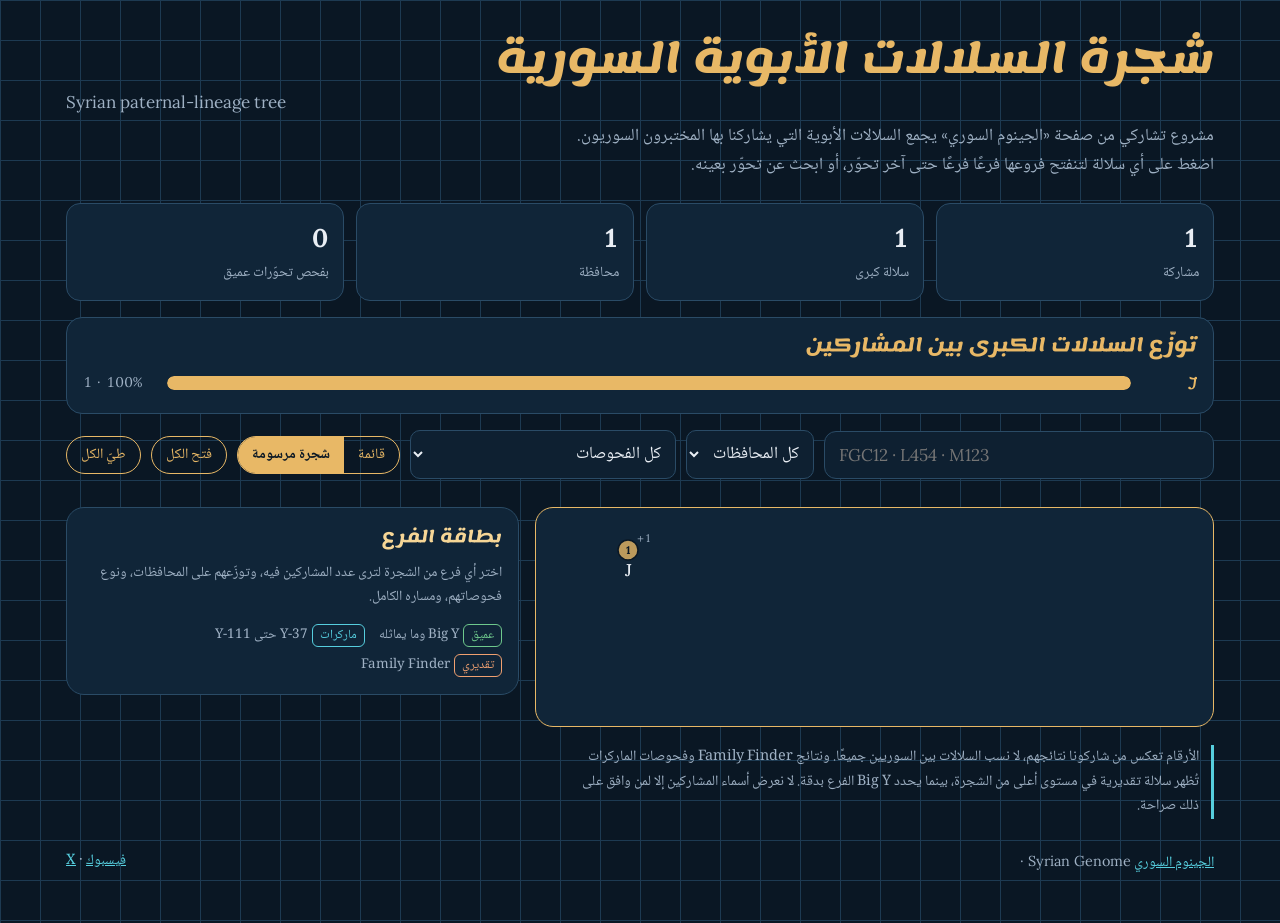
==== tree (1).html @ 49762798 "Add files via upload" ====
<!doctype html>
<html lang="ar" dir="rtl">
<head>
<meta charset="utf-8">
<meta name="viewport" content="width=device-width,initial-scale=1,viewport-fit=cover">
<title>شجرة السلالات الأبوية السورية | الجينوم السوري</title>
<meta name="description" content="شجرة تفاعلية تجمع السلالات الأبوية (Y-DNA) التي يشاركها المختبرون السوريون: ابحث عن أي تحوّر، وتصفّح الفروع حسب المحافظة ونوع الفحص.">
<link rel="canonical" href="https://syriangenome.com/tree.html">
<meta property="og:type" content="website">
<meta property="og:site_name" content="الجينوم السوري | Syrian Genome">
<meta property="og:title" content="شجرة السلالات الأبوية السورية | الجينوم السوري">
<meta property="og:description" content="شجرة تفاعلية تجمع السلالات الأبوية (Y-DNA) التي يشاركها المختبرون السوريون: ابحث عن أي تحوّر، وتصفّح الفروع حسب المحافظة ونوع الفحص.">
<meta property="og:url" content="https://syriangenome.com/tree.html">
<meta property="og:image" content="https://syriangenome.com/og.png">
<meta property="og:locale" content="ar_AR">
<meta name="twitter:card" content="summary_large_image">
<meta name="twitter:site" content="@SyrianGenome">
<style>html,body{margin:0}img{max-width:100%}[hidden]{display:none!important}</style>

<link rel="preconnect" href="https://fonts.googleapis.com">
<link rel="preconnect" href="https://fonts.gstatic.com" crossorigin>
<link rel="stylesheet" href="https://fonts.googleapis.com/css2?family=Lemonada:wght@600;700&family=Noto+Naskh+Arabic:wght@400;600;700&family=Lora:wght@400;500;600&display=swap">
<style id="st">
/* Layout: dark lab-notebook page; tree on one side, branch "specimen card" on the other; each major haplogroup keeps one colour everywhere */
:root{
  --bg:#0a1724; --bg2:#0e2031; --panel:#102538; --line:#1d3a52; --line2:#2a4b66;
  --fg:#e9eef4; --muted:#9fb1c4; --gold:#e8b866; --gold2:#f6d696; --teal:#56cede; --rose:#e278aa; --green:#6ec88c; --violet:#a99cf0; --amber:#f0a070;
  --display:"Lemonada","Noto Naskh Arabic",serif;
  --body:"Noto Naskh Arabic","Amiri","Times New Roman",serif;
  --latin:"Lora",Georgia,serif;
  color-scheme:dark;
}
*{box-sizing:border-box}
body{background:var(--bg);color:var(--fg);font-family:var(--body);font-size:17px;line-height:1.7;margin:0;
  background-image:linear-gradient(var(--line) 1px,transparent 1px),linear-gradient(90deg,var(--line) 1px,transparent 1px);background-size:40px 40px}
.wrap{max-width:1180px;margin:0 auto;padding-left:max(16px,env(safe-area-inset-left,0px));padding-right:max(16px,env(safe-area-inset-right,0px));padding-block:28px 48px}
h1,h2,h3{font-family:var(--display);line-height:1.5;margin:0;text-wrap:balance}
h1{color:var(--gold);font-size:clamp(1.6rem,4.6vw,2.5rem)}
h2{color:var(--gold);font-size:1.12rem}
h3{color:var(--gold2);font-size:1rem}
.en{font-family:var(--latin);direction:ltr;unicode-bidi:isolate;color:var(--muted)}
.lead{color:var(--muted);max-width:64ch;margin:6px 0 0}
button{font:inherit;cursor:pointer}
:focus-visible{outline:2px solid var(--gold);outline-offset:2px}
.stats{display:grid;grid-template-columns:repeat(4,minmax(0,1fr));gap:12px;margin:22px 0 16px}
.stat{background:var(--panel);border:1px solid var(--line2);border-radius:14px;padding:12px 14px}
.stat b{display:block;font-family:var(--latin);font-size:1.6rem;font-variant-numeric:tabular-nums}
.stat span{color:var(--muted);font-size:.88rem}
.dist{background:var(--panel);border:1px solid var(--line2);border-radius:16px;padding:14px 16px;margin-bottom:16px}
.dist h2{margin-bottom:8px}
.bars{display:flex;flex-direction:column;gap:6px}
.bar{display:grid;grid-template-columns:56px 1fr 74px;align-items:center;gap:10px;background:none;border:0;color:inherit;padding:2px 0;text-align:start}
.bar .l{font-family:var(--display);font-size:1.05rem}
.bar .t{height:14px;border-radius:7px;background:var(--bg2);overflow:hidden}
.bar .t i{display:block;height:100%;border-radius:7px}
.bar .v{font-family:var(--latin);font-variant-numeric:tabular-nums;color:var(--muted);font-size:.88rem;direction:ltr;text-align:left}
.bar:hover .l{text-decoration:underline}
.controls{display:flex;flex-wrap:wrap;gap:10px;align-items:center;margin-bottom:8px}
.controls input[type=search]{flex:1 1 220px;min-width:0;font:inherit;font-family:var(--latin);direction:ltr;text-align:left;background:var(--bg2);color:var(--fg);border:1.5px solid var(--line2);border-radius:12px;padding:9px 14px}
select,textarea,input[type=text]{font:inherit;background:var(--bg2);color:var(--fg);border:1.5px solid var(--line2);border-radius:10px;padding:8px 10px;min-width:0}
.seg{display:inline-flex;border:1.5px solid var(--gold);border-radius:999px;overflow:hidden}
.seg button{background:none;border:0;color:var(--gold);padding:6px 14px;font-size:.9rem}
.seg button[aria-pressed="true"]{background:var(--gold);color:var(--bg);font-weight:700}
.btn{background:transparent;color:var(--gold);border:1.5px solid var(--gold);border-radius:999px;padding:6px 14px;font-size:.9rem}
.btn.solid{background:var(--gold);color:var(--bg);font-weight:700}
.btn:disabled{opacity:.5;cursor:default}
.hint{color:var(--muted);font-size:.88rem;min-height:1.4em}
.main{display:grid;grid-template-columns:minmax(0,1.5fr) minmax(0,1fr);gap:16px;align-items:start}
@media (max-width:880px){.main{grid-template-columns:1fr}}
.tree{background:var(--panel);border:1.5px solid var(--gold);border-radius:18px;padding:12px 8px;overflow-x:auto;min-height:220px}
.tree ul{list-style:none;margin:0;padding:0}
.tree ul ul{padding-inline-start:20px;border-inline-start:1px dashed var(--line2);margin-inline-start:12px}
.node{display:flex;flex-wrap:wrap;align-items:center;gap:4px 8px;padding:5px 6px;border-radius:10px;cursor:pointer}
.node:hover{background:var(--bg2)}
.node.sel{background:color-mix(in srgb,var(--c,var(--gold)) 16%,transparent);box-shadow:inset 0 0 0 1.5px var(--c,var(--gold))}
.node.hit .name{background:color-mix(in srgb,var(--gold) 35%,transparent);border-radius:6px;padding:0 4px}
.tog{width:24px;height:24px;flex:none;border-radius:50%;border:1.5px solid var(--line2);background:var(--bg2);color:var(--muted);display:grid;place-items:center;font-family:var(--latin);font-size:.85rem;line-height:1;padding:0}
.tog.leaf{visibility:hidden}
.name{font-family:var(--latin);direction:ltr;unicode-bidi:isolate;font-weight:600;color:var(--c,var(--gold2))}
.name.top{font-family:var(--display);font-size:1.25rem}
.skip{font-family:var(--latin);direction:ltr;unicode-bidi:isolate;color:var(--muted);font-size:.8rem}
.count{font-family:var(--latin);font-variant-numeric:tabular-nums;background:color-mix(in srgb,var(--teal) 18%,transparent);color:var(--teal);border-radius:999px;padding:0 9px;font-size:.84rem}
.age{color:var(--green);font-size:.84rem}
.dot{width:8px;height:8px;border-radius:50%;display:inline-block}
.svgwrap{overflow:auto;max-height:720px;direction:ltr}
.svgwrap svg{display:block;direction:ltr}
.svgwrap text{font-family:var(--latin)}
.card{background:var(--panel);border:1.5px solid var(--c,var(--line2));border-radius:18px;padding:16px;position:sticky;top:12px}
.card .crumbs{display:flex;flex-wrap:wrap;gap:4px;direction:ltr;margin:8px 0 12px}
.card .crumbs button{font-family:var(--latin);font-size:.78rem;background:var(--bg2);border:1px solid var(--line2);color:var(--muted);border-radius:999px;padding:0 8px}
.card .big{display:flex;gap:16px;flex-wrap:wrap;margin:6px 0 12px}
.card .big div b{display:block;font-family:var(--latin);font-size:1.5rem;font-variant-numeric:tabular-nums}
.card .big div span{color:var(--muted);font-size:.85rem}
.mini{display:flex;flex-direction:column;gap:5px;margin:6px 0 14px}
.mini .r{display:grid;grid-template-columns:92px 1fr 30px;gap:8px;align-items:center;font-size:.86rem}
.mini .r .t{height:9px;border-radius:5px;background:var(--bg2);overflow:hidden}
.mini .r .t i{display:block;height:100%;background:var(--teal);border-radius:5px}
.mini .r b{font-family:var(--latin);font-weight:500;color:var(--muted);text-align:left}
.tag{display:inline-block;font-size:.78rem;border-radius:6px;padding:0 7px;margin-inline-end:4px;border:1px solid}
.tag.deep{color:var(--green);border-color:var(--green)}
.tag.str{color:var(--teal);border-color:var(--teal)}
.tag.ff{color:var(--amber);border-color:var(--amber)}
.tag.other{color:var(--muted);border-color:var(--muted)}
.names{color:var(--rose);font-size:.9rem}
.empty{text-align:center;padding:36px 16px;color:var(--muted)}
.empty b{display:block;color:var(--gold2);font-size:1.1rem;margin-bottom:6px}
.legend{display:flex;flex-wrap:wrap;gap:6px 14px;font-size:.84rem;color:var(--muted);margin-top:10px}
.note{margin-top:18px;color:var(--muted);font-size:.9rem;border-inline-start:3px solid var(--teal);padding-inline-start:12px;max-width:80ch}
.admin{margin-top:28px;background:var(--bg2);border:1.5px dashed var(--gold);border-radius:18px;padding:18px}
.admin h2{margin-bottom:6px}
.grid{display:grid;grid-template-columns:repeat(2,minmax(0,1fr));gap:12px}
@media (max-width:640px){.grid{grid-template-columns:1fr}.stats{grid-template-columns:repeat(2,minmax(0,1fr))}.stat b{font-size:1.3rem}}
label{display:flex;flex-direction:column;gap:4px;font-size:.9rem;color:var(--muted)}
textarea{font-family:var(--latin);direction:ltr;min-height:84px}
.check{flex-direction:row;align-items:center;gap:8px}
.rows{margin-top:14px;display:flex;flex-direction:column;gap:6px;max-height:340px;overflow:auto}
.row{display:grid;grid-template-columns:minmax(0,1fr) auto;gap:6px 10px;align-items:center;background:var(--panel);border-radius:10px;padding:8px 10px;font-size:.86rem}
.row .p{font-family:var(--latin);direction:ltr;unicode-bidi:isolate;overflow-wrap:anywhere;min-width:0}
.row .acts{display:flex;gap:6px}
.mini-btn{background:none;border:1px solid var(--muted);color:var(--muted);border-radius:8px;padding:1px 9px;font-size:.8rem}
.mini-btn.del{border-color:var(--rose);color:var(--rose)}
.pending{color:var(--gold2);font-size:.9rem}
footer{margin-top:30px;display:flex;flex-wrap:wrap;gap:10px;justify-content:space-between;color:var(--muted);font-size:.9rem}
footer a{color:var(--teal)}
</style>
</head>
<body>
<div id="app" dir="rtl" lang="ar"></div>
<script type="application/json" id="data">{"entries": [{"id": "mwkcabtn90ws", "path": ["J-M172", "J-M410", "J-CTS7683", "J-L26", "J-PF5088", "J-PF5160", "J-L24", "J-Z393", "J-L25", "J-Z7700", "J-Z32167", "J-Z44894", "J-Z38363", "J-Y26741", "J-Z38370"], "region": "دمشق", "test": "Family Finder", "added": "2026-11-17", "updated": "2026-11-17"}], "ages": {}}</script>
<script id="main">
(function(){
const GOVS=["دمشق","ريف دمشق","حلب","حمص","حماة","اللاذقية","طرطوس","إدلب","الرقة","دير الزور","الحسكة","درعا","السويداء","القنيطرة","غير محدد"];
const TESTS=["Big Y","YSEQ","SNP Pack","Y-111","Y-67","Y-37","Family Finder","أخرى"];
const DEPTH={"Big Y":"deep","YSEQ":"deep","SNP Pack":"deep","Y-111":"str","Y-67":"str","Y-37":"str","Family Finder":"ff","فحص جسدي":"ff"};
const DEPTH_AR={deep:"فحص تحوّرات عميق",str:"فحص ماركرات (سلالة متوقعة)",ff:"Family Finder (سلالة تقديرية)",other:"أخرى"};
const COLORS={J:"var(--gold)",E:"var(--teal)",T:"var(--rose)",G:"var(--green)",R:"var(--violet)",I:"var(--amber)"};
const colorOf=l=>COLORS[l]||"var(--muted)";
const depthOf=t=>DEPTH[t]||"other";
let DATA;
try{DATA=JSON.parse(document.getElementById('data').textContent)}catch(e){DATA={entries:[],ages:{}}}
DATA.entries=DATA.entries||[];DATA.ages=DATA.ages||{};
let draft=JSON.parse(JSON.stringify(DATA));
let dirty=false,isAdmin=false,art=null,editId=null;
const ui={q:"",gov:"",depth:"",view:"draw",sel:""};
const open=new Set();
const app=document.getElementById('app');
const esc=s=>String(s).replace(/[&<>"']/g,c=>({"&":"&amp;","<":"&lt;",">":"&gt;",'"':"&quot;","'":"&#39;"}[c]));
const slug=s=>s.replace(/[^A-Za-z0-9-]/g,'-');

function parsePath(txt){
  let toks=txt.split(/\s*(?:>|→|›|»|,|\n|\|)\s*/).map(s=>s.replace(/\s+/g,'')).filter(Boolean);
  const i=toks.findIndex(t=>/^[A-Za-z][0-9a-z]*-/.test(t));
  if(i>0)toks=toks.slice(i);
  let pref=null;
  return toks.map(t=>{const m=t.match(/^([A-Za-z])[0-9a-z]*-(.+)$/);
    if(m){pref=m[1].toUpperCase();return pref+'-'+m[2].toUpperCase();}
    return pref?pref+'-'+t.toUpperCase():t.toUpperCase();});
}
function filtered(){return DATA.entries.filter(e=>(!ui.gov||e.region===ui.gov)&&(!ui.depth||depthOf(e.test)===ui.depth))}
function build(entries){
  const root={name:'',kids:new Map(),total:0,direct:0,regions:{},tests:{},names:[]};
  for(const e of entries){
    if(!e.path||!e.path.length)continue;
    const letter=(e.path[0].match(/^([A-Z])-/)||[0,e.path[0][0]])[1];
    const chain=[letter,...e.path];let n=root;
    for(let k=0;k<chain.length;k++){
      const key=chain[k];
      if(!n.kids.has(key))n.kids.set(key,{name:key,top:k===0,letter,kids:new Map(),total:0,direct:0,regions:{},tests:{},names:[],parent:n});
      n=n.kids.get(key);n.total++;
      n.regions[e.region]=(n.regions[e.region]||0)+1;
      const d=depthOf(e.test);n.tests[d]=(n.tests[d]||0)+1;
    }
    n.direct++;if(e.name&&!e.hideName)n.names.push(e.name);
  }
  return root;
}
const sorted=m=>[...m.values()].sort((a,b)=>b.total-a.total||a.name.localeCompare(b.name));
function pathKey(n){const p=[];while(n&&n.name){p.unshift(n.name);n=n.parent}return p.join('>')}
function ancestry(n){const p=[];while(n&&n.name){p.unshift(n);n=n.parent}return p}
/* fold a run of single-child steps into one row */
function chainOf(n){return [n]}
function matches(n,q){if(!q)return false;const s=n.name.toUpperCase();return s.includes(q)||s.replace(/^[A-Z]-/,'').includes(q.replace(/^[A-Z]-/,''))}
function findAll(root,pred){const out=[];(function w(n){for(const c of n.kids.values()){if(pred(c))out.push(c);w(c)}})(root);return out}

function rowHTML(n){
  const chain=chainOf(n),last=chain[chain.length-1],key=pathKey(last),has=last.kids.size>0,isOpen=open.has(key);
  const hit=chain.some(c=>matches(c,ui.q));const sel=chain.some(c=>pathKey(c)===ui.sel);
  const label=chain.length>2?`${esc(chain[0].name)} <span class="skip">› ${chain.length-2} ›</span> ${esc(last.name)}`:chain.map(c=>esc(c.name)).join(' <span class="skip">›</span> ');
  const age=DATA.ages[last.name]?`<span class="age">${esc(DATA.ages[last.name])}</span>`:'';
  let h=`<li><div class="node${hit?' hit':''}${sel?' sel':''}" style="--c:${colorOf(n.letter)}" data-k="${esc(key)}" role="button" tabindex="0">`+
    `<button type="button" class="tog${has?'':' leaf'}" aria-label="${isOpen?'طيّ':'توسيع'}" aria-expanded="${isOpen}" data-t="${esc(key)}">${isOpen?'−':'+'}</button>`+
    `<span class="name${n.top?' top':''}">${label}</span><span class="count">${last.total}</span>${age}</div>`;
  if(has&&isOpen)h+=`<ul>${sorted(last.kids).map(rowHTML).join('')}</ul>`;
  return h+'</li>';
}

function svgHTML(root){
  /* top-down family-tree layout: root at the top, each opened branch drops one row */
  const rows=[];let leaves=0,maxD=0;const dx=128,dy=78;
  function lay(n,d){
    const chain=chainOf(n),last=chain[chain.length-1];maxD=Math.max(maxD,d);
    const kids=open.has(pathKey(last))?sorted(last.kids):[];const node={n,last,chain,d,kids:[]};
    if(!kids.length){node.x=leaves++*dx}else{kids.forEach(k=>node.kids.push(lay(k,d+1)));node.x=(node.kids[0].x+node.kids[node.kids.length-1].x)/2}
    rows.push(node);return node;
  }
  sorted(root.kids).forEach(k=>lay(k,0));
  const W=Math.max(leaves*dx,dx)+40,H=(maxD+1)*dy+40,ox=20+dx/2,oy=30;let s='';
  for(const r of rows){for(const k of r.kids){const x1=r.x+ox,y1=r.d*dy+oy+34,x2=k.x+ox,y2=k.d*dy+oy-16,ym=y2-10;
    s+=`<path d="M${x1} ${y1} V${ym} H${x2} V${y2}" fill="none" stroke="${colorOf(r.n.letter)}" stroke-opacity=".6" stroke-width="2"/>`}}
  for(const r of rows){const x=r.x+ox,y=r.d*dy+oy,rad=Math.min(15,8+Math.sqrt(r.last.total)*2),key=pathKey(r.last),sel=key===ui.sel,hit=matches(r.last,ui.q);
    const closed=r.last.kids.size&&!open.has(key);
    s+=`<g data-k="${esc(key)}" data-g="1" style="cursor:pointer"><circle cx="${x}" cy="${y}" r="${rad}" fill="${colorOf(r.n.letter)}" fill-opacity="${sel?1:.8}" stroke="${sel?'#f6d696':'#0a1724'}" stroke-width="${sel?3:1.5}"/>`+
      `<text x="${x}" y="${y+4}" font-size="11" text-anchor="middle" fill="#0a1724" font-weight="700">${r.last.total}</text>`+
      `<text x="${x}" y="${y+rad+16}" font-size="${r.n.top?17:12.5}" text-anchor="middle" fill="${hit?'#f6d696':'#e9eef4'}" font-weight="${hit||sel?700:500}">${esc(r.last.name)}</text>`+
      (closed?`<text x="${x+rad+4}" y="${y-rad+2}" font-size="11" text-anchor="middle" fill="#9fb1c4">＋${r.last.kids.size}</text>`:'')+`</g>`}
  return `<div class="svgwrap"><svg width="${W}" height="${H}" viewBox="0 0 ${W} ${H}" role="img" aria-label="رسم شجرة السلالات">${s}</svg></div>`;
}

function cardHTML(root){
  let node=null;
  if(ui.sel){const parts=ui.sel.split('>');let n=root;for(const p of parts){n=n&&n.kids.get(p)}node=n||null}
  if(!node){return `<aside class="card"><h3>بطاقة الفرع</h3><p class="hint">اختر أي فرع من الشجرة لترى عدد المشاركين فيه، وتوزّعهم على المحافظات، ونوع فحوصاتهم، ومساره الكامل.</p>
    <div class="legend"><span><span class="tag deep">عميق</span>Big Y وما يماثله</span><span><span class="tag str">ماركرات</span>Y-37 حتى Y-111</span><span><span class="tag ff">تقديري</span>Family Finder</span></div></aside>`}
  const anc=ancestry(node),letter=anc[0].name;
  const regs=Object.entries(node.regions).sort((a,b)=>b[1]-a[1]),max=regs.length?regs[0][1]:1;
  const tests=Object.entries(node.tests).sort((a,b)=>b[1]-a[1]);
  return `<aside class="card" style="--c:${colorOf(letter)}">
    <h3 class="name" style="font-size:1.35rem">${esc(node.name)}</h3>
    <div class="crumbs">${anc.map(a=>`<button type="button" data-k="${esc(pathKey(a))}">${esc(a.name)}</button>`).join('')}</div>
    <div class="big"><div><b>${node.total}</b><span>مشاركًا في الفرع وما تحته</span></div><div><b>${node.direct}</b><span>آخر تحوّرهم هنا</span></div>${DATA.ages[node.name]?`<div><b class="age" style="font-size:1rem">${esc(DATA.ages[node.name])}</b><span>عمر الفرع</span></div>`:''}</div>
    <h3>المحافظات</h3><div class="mini">${regs.map(([r,c])=>`<div class="r"><span>${esc(r)}</span><span class="t"><i style="width:${c/max*100}%"></i></span><b>${c}</b></div>`).join('')}</div>
    <h3>نوع الفحص</h3><div style="margin:6px 0 12px">${tests.map(([d,c])=>`<span class="tag ${d}">${DEPTH_AR[d]} · ${c}</span>`).join(' ')}</div>
    ${node.names.length?`<h3>مشاركون بأسمائهم</h3><p class="names">${node.names.map(esc).join('، ')}</p>`:''}
    <p class="hint">لمشاركة هذا الفرع أضف إلى آخر رابط الصفحة: <span class="en">#n-${esc(slug(node.name))}</span></p>
  </aside>`;
}

function render(){
  const all=build(DATA.entries),root=build(filtered());
  const regions=new Set(DATA.entries.map(e=>e.region).filter(r=>r&&r!=='غير محدد'));
  const deep=DATA.entries.filter(e=>depthOf(e.test)==='deep').length;
  let hint='';
  if(ui.q){const hits=findAll(root,n=>matches(n,ui.q));hits.forEach(h=>ancestry(h).slice(0,-1).forEach(a=>open.add(pathKey(a))));hint=hits.length?`عدد الفروع المطابقة: ${hits.length}`:'لا يوجد فرع مطابق بعد';}
  const tops=sorted(all.kids),tot=DATA.entries.length||1,maxTop=tops.length?tops[0].total:1;
  const bars=tops.map(t=>`<button type="button" class="bar" data-k="${esc(t.name)}"><span class="l" style="color:${colorOf(t.name)}">${esc(t.name)}</span><span class="t"><i style="width:${t.total/maxTop*100}%;background:${colorOf(t.name)}"></i></span><span class="v">${t.total} · ${Math.round(t.total/tot*100)}%</span></button>`).join('');
  const body=!DATA.entries.length?`<div class="empty"><b>الشجرة بانتظار أول المشاركات</b>شارك سلالتك الأبوية مع صفحة «الجينوم السوري» في التعليقات أو على الخاص، وسيظهر فرعك هنا.</div>`:
    !root.kids.size?`<div class="empty"><b>لا مشاركات تطابق هذا الاختيار</b>غيّر المحافظة أو نوع الفحص.</div>`:
    ui.view==='list'?`<ul>${sorted(root.kids).map(rowHTML).join('')}</ul>`:svgHTML(root);
  app.innerHTML=`<div class="wrap">
  <header><h1>شجرة السلالات الأبوية السورية</h1><div class="en">Syrian paternal-lineage tree</div>
  <p class="lead">مشروع تشاركي من صفحة «الجينوم السوري» يجمع السلالات الأبوية التي يشاركنا بها المختبرون السوريون. اضغط على أي سلالة لتنفتح فروعها فرعًا فرعًا حتى آخر تحوّر، أو ابحث عن تحوّر بعينه.</p></header>
  <div class="stats">
    <div class="stat"><b>${DATA.entries.length}</b><span>مشاركة</span></div>
    <div class="stat"><b>${all.kids.size}</b><span>سلالة كبرى</span></div>
    <div class="stat"><b>${regions.size}</b><span>محافظة</span></div>
    <div class="stat"><b>${deep}</b><span>بفحص تحوّرات عميق</span></div>
  </div>
  ${tops.length?`<section class="dist"><h2>توزّع السلالات الكبرى بين المشاركين</h2><div class="bars">${bars}</div></section>`:''}
  <div class="controls">
    <input id="q" type="search" placeholder="FGC12 · L454 · M123" value="${esc(ui.q)}" aria-label="ابحث عن تحوّر">
    <select id="gov" aria-label="المحافظة"><option value="">كل المحافظات</option>${GOVS.map(g=>`<option${ui.gov===g?' selected':''}>${g}</option>`).join('')}</select>
    <select id="dep" aria-label="نوع الفحص"><option value="">كل الفحوصات</option>${['deep','str','ff','other'].map(d=>`<option value="${d}"${ui.depth===d?' selected':''}>${DEPTH_AR[d]}</option>`).join('')}</select>
    <span class="seg" role="group" aria-label="طريقة العرض"><button type="button" data-v="list" aria-pressed="${ui.view==='list'}">قائمة</button><button type="button" data-v="draw" aria-pressed="${ui.view==='draw'}">شجرة مرسومة</button></span>
    <button type="button" class="btn" id="all">فتح الكل</button><button type="button" class="btn" id="none">طيّ الكل</button>
  </div>
  <div class="hint" aria-live="polite">${hint}</div>
  <div class="main"><div class="tree" id="tree">${body}</div>${cardHTML(root)}</div>
  <p class="note">الأرقام تعكس من شاركونا نتائجهم، لا نسب السلالات بين السوريين جميعًا. ونتائج Family Finder وفحوصات الماركرات تُظهر سلالة تقديرية في مستوى أعلى من الشجرة، بينما يحدد Big Y الفرع بدقة. لا نعرض أسماء المشاركين إلا لمن وافق على ذلك صراحة.</p>
  ${isAdmin?adminHTML():''}
  <footer><span><a href="index.html">الجينوم السوري</a> <span class="en">· Syrian Genome</span></span><span><a href="https://www.facebook.com/SyrianGenome" target="_blank" rel="noopener">فيسبوك</a> · <a href="https://x.com/SyrianGenome" target="_blank" rel="noopener">X</a></span></footer>
  </div>`;
  wire();
}

function select(key){ui.sel=key;const parts=key.split('>');for(let i=1;i<parts.length;i++)open.add(parts.slice(0,i).join('>'));
  try{history.replaceState(null,'','#n-'+slug(parts[parts.length-1]))}catch(e){}render();}

function adminHTML(){
  const ed=editId?draft.entries.find(x=>x.id===editId):null;
  const rows=draft.entries.slice().reverse().map(e=>`<div class="row"><span class="p">${esc(e.path.join(' > '))}</span><span class="acts"><button type="button" class="mini-btn" data-edit="${esc(e.id)}">تعديل</button>${e.name?`<button type="button" class="mini-btn" data-hide="${esc(e.id)}">${e.hideName?'إظهار الاسم':'إخفاء الاسم'}</button>`:''}<button type="button" class="mini-btn del" data-del="${esc(e.id)}">حذف</button></span><span>${esc(e.region)} · ${esc(e.test)}${e.name?` · ${esc(e.name)}${e.hideName?' (مخفي)':''}`:''}</span></div>`).join('');
  return `<section class="admin" aria-label="لوحة المشرف"><h2>لوحة المشرف</h2>
  <p class="hint">تظهر لك وحدك. أضف المشاركات ثم اضغط «حفظ ونشر» مرة واحدة.</p>
  <div class="grid">
    <label style="grid-column:1/-1">المسار الأبوي، أو آخر تحوّر فقط إذا كان فرعه موجودًا في الشجرة<textarea id="fPath" placeholder="J-M267 > J-P58 > J-FGC12">${ed?esc(ed.path.join(' > ')):''}</textarea></label>
    <label>المحافظة<select id="fGov">${GOVS.map(g=>`<option${ed&&ed.region===g?' selected':''}>${g}</option>`).join('')}</select></label>
    <label>نوع الفحص<select id="fTest">${TESTS.map(t=>`<option${ed&&ed.test===t?' selected':''}>${esc(t)}</option>`).join('')}</select></label>
    <label>الاسم (اختياري)<input type="text" id="fName" placeholder="يُعرض فقط بموافقة صاحبه" value="${ed&&ed.name?esc(ed.name):''}"></label>
    <label class="check"><input type="checkbox" id="fOk"${ed&&ed.name?' checked':''}> وافق صاحبه كتابيًا على عرض اسمه</label>
  </div>
  <div class="controls" style="margin-top:12px">${ed?'<span class="pending">تعديل مشاركة: غيّر الحقول ثم اضغط «تحديث»</span><button type="button" class="btn" id="add">تحديث المشاركة</button><button type="button" class="btn" id="cancel">إلغاء</button>':'<button type="button" class="btn" id="add">إضافة إلى المسودة</button>'}
  <button type="button" class="btn solid" id="save" ${dirty?'':'disabled'}>حفظ ونشر</button><span class="pending">${dirty?'تعديلات غير محفوظة':''}</span></div>
  <div class="grid" style="margin-top:14px">
    <label>عمر فرع (اسم التحوّر)<input type="text" id="aNode" placeholder="J-FGC12" dir="ltr"></label>
    <label>العمر كما يظهر<input type="text" id="aText" placeholder="نحو 3,300 سنة"></label>
  </div>
  <div class="controls" style="margin-top:8px"><button type="button" class="btn" id="addAge">إضافة العمر إلى المسودة</button></div>
  <p class="hint" id="aMsg"></p>
  <div class="rows">${rows||'<p class="hint">لا مشاركات بعد.</p>'}</div></section>`;
}

function commit(){DATA=JSON.parse(JSON.stringify(draft));dirty=true;render();}
function wire(){
  const q=document.getElementById('q');
  q.addEventListener('input',()=>{ui.q=q.value.trim().toUpperCase();const pos=q.selectionStart;render();const n=document.getElementById('q');n.focus();try{n.setSelectionRange(pos,pos)}catch(e){}
    const f=document.querySelector('.node.hit');if(f)f.scrollIntoView({block:'nearest'});});
  document.getElementById('gov').onchange=e=>{ui.gov=e.target.value;render();};
  document.getElementById('dep').onchange=e=>{ui.depth=e.target.value;render();};
  document.querySelectorAll('.seg button').forEach(b=>b.onclick=()=>{ui.view=b.dataset.v;render();});
  const all=document.getElementById('all');if(all)all.onclick=()=>{findAll(build(filtered()),()=>true).forEach(n=>open.add(pathKey(n)));render();};
  const none=document.getElementById('none');if(none)none.onclick=()=>{open.clear();render();};
  document.querySelectorAll('.tog').forEach(b=>b.onclick=ev=>{ev.stopPropagation();const k=b.dataset.t;open.has(k)?open.delete(k):open.add(k);render();});
  document.querySelectorAll('.node,[data-k]').forEach(el=>{if(el.classList.contains('tog'))return;
    el.addEventListener('click',()=>{const k=el.dataset.k;if(el.dataset.g||el.classList.contains('node')){if(open.has(k)&&ui.sel===k)open.delete(k);else open.add(k);}select(k);});
    if(el.classList.contains('node'))el.addEventListener('keydown',ev=>{if(ev.key==='Enter'||ev.key===' '){ev.preventDefault();select(el.dataset.k)}});});
  if(!isAdmin)return;
  const m=document.getElementById('aMsg');
  document.getElementById('add').onclick=()=>{
    let path=parsePath(document.getElementById('fPath').value);
    if(!path.length){m.textContent='اكتب المسار أولًا.';return;}
    /* auto-complete: if the first step is already on the tree, prepend its known ancestors */
    const known=findAll(build(draft.entries.filter(x=>x.id!==editId)),n=>n.name===path[0])[0];
    let filled=0;
    if(known){const pre=ancestry(known).slice(1,-1).map(n=>n.name);filled=pre.length;path=[...pre,...path];}
    else if(path.length===1){m.textContent='هذا التحوّر غير موجود في الشجرة بعد، فالصق مساره الكامل مرة واحدة، وبعدها يكفي اسمه.';return;}
    const nm=document.getElementById('fName').value.trim(),ok=document.getElementById('fOk').checked;
    if(nm&&!ok){m.textContent='لا يُضاف الاسم إلا بعد تأكيد موافقة صاحبه.';return;}
    const rec={path,region:document.getElementById('fGov').value,test:document.getElementById('fTest').value,name:nm||undefined};
    if(editId){const e=draft.entries.find(x=>x.id===editId);if(e){Object.assign(e,rec);e.updated=new Date().toISOString().slice(0,10);if(!nm)delete e.hideName;}editId=null;}
    else draft.entries.push({id:Date.now().toString(36)+Math.random().toString(36).slice(2,6),...rec,added:new Date().toISOString().slice(0,10)});
    commit();
    if(filled){const mm=document.getElementById('aMsg');if(mm)mm.textContent=`أُكمل المسار تلقائيًا من الشجرة، وعدد التحوّرات المضافة: ${filled}.`;}
  };
  document.getElementById('addAge').onclick=()=>{
    const n=parsePath(document.getElementById('aNode').value)[0],t=document.getElementById('aText').value.trim();
    if(!n||!t){m.textContent='اكتب اسم التحوّر والعمر.';return;}
    draft.ages[n]=t;commit();
  };
  const cancel=document.getElementById('cancel');if(cancel)cancel.onclick=()=>{editId=null;render();};
  document.querySelectorAll('[data-edit]').forEach(b=>b.onclick=()=>{editId=b.dataset.edit;render();const t=document.getElementById('fPath');if(t){t.scrollIntoView({block:'center'});t.focus();}});
  document.querySelectorAll('[data-del]').forEach(b=>b.onclick=()=>{draft.entries=draft.entries.filter(e=>e.id!==b.dataset.del);commit();});
  document.querySelectorAll('[data-hide]').forEach(b=>b.onclick=()=>{const e=draft.entries.find(x=>x.id===b.dataset.hide);if(e){e.hideName=!e.hideName;commit();}});
  document.getElementById('save').onclick=async()=>{
    const btn=document.getElementById('save');btn.disabled=true;btn.textContent='جارٍ النشر…';
    try{await art.publish(buildDoc(draft));}
    catch(e){const c=e&&e.code;btn.textContent='حفظ ونشر';btn.disabled=false;
      m.textContent=c==='conflict'?'نُشرت نسخة أحدث، وستُحدَّث الصفحة الآن.':(c==='not_writer'||c==='not_granted')?'هذه النسخة للقراءة فقط.':'تعذّر النشر الآن، حاول بعد قليل.';}
  };
}

function buildDoc(state){
  const head='<!doctype html><html><head><meta charset=utf8><meta name=viewport content="width=device-width,initial-scale=1,viewport-fit=cover"><style>:root{color-scheme:light;padding-top:env(safe-area-inset-top,0px);padding-bottom:env(safe-area-inset-bottom,0px)}body{margin:0;font:14px system-ui,sans-serif}img{max-width:100%}[hidden]{display:none!important}</style></head><body>';
  const links=[...document.querySelectorAll('link[href*="fonts.g"]')].map(l=>l.outerHTML).join('');
  const css=document.getElementById('st').textContent,js=document.getElementById('main').textContent;
  const json=JSON.stringify(state).replace(/</g,'\\u003c');
  return head+'<title>شجرة السلالات السورية</title><meta name="claude:viewport-fit-sides" content="cover">'+links+
    '<style id="st">'+css+'</style><div id="app" dir="rtl" lang="ar"></div><script type="application/json" id="data">'+json+'<\/script><script id="main">'+js+'<\/script></body></html>';
}

function fromHash(){const h=(location.hash||'').replace(/^#n-/,'');if(!h)return;
  const hit=findAll(build(DATA.entries),n=>slug(n.name)===h)[0];if(hit){ui.sel=pathKey(hit);ancestry(hit).slice(0,-1).forEach(a=>open.add(pathKey(a)));}}
fromHash();
window.addEventListener('hashchange',()=>{fromHash();render();});
render();
(async()=>{try{if(!window.claude||!claude.use)return;
  const [u,a]=await Promise.all([claude.use("user"),claude.use("artifact")]);
  if(!u||!a)return;if(await u.canEdit()){art=a;isAdmin=true;render();}}catch(e){}})();
})();
</script>

</body>
</html>
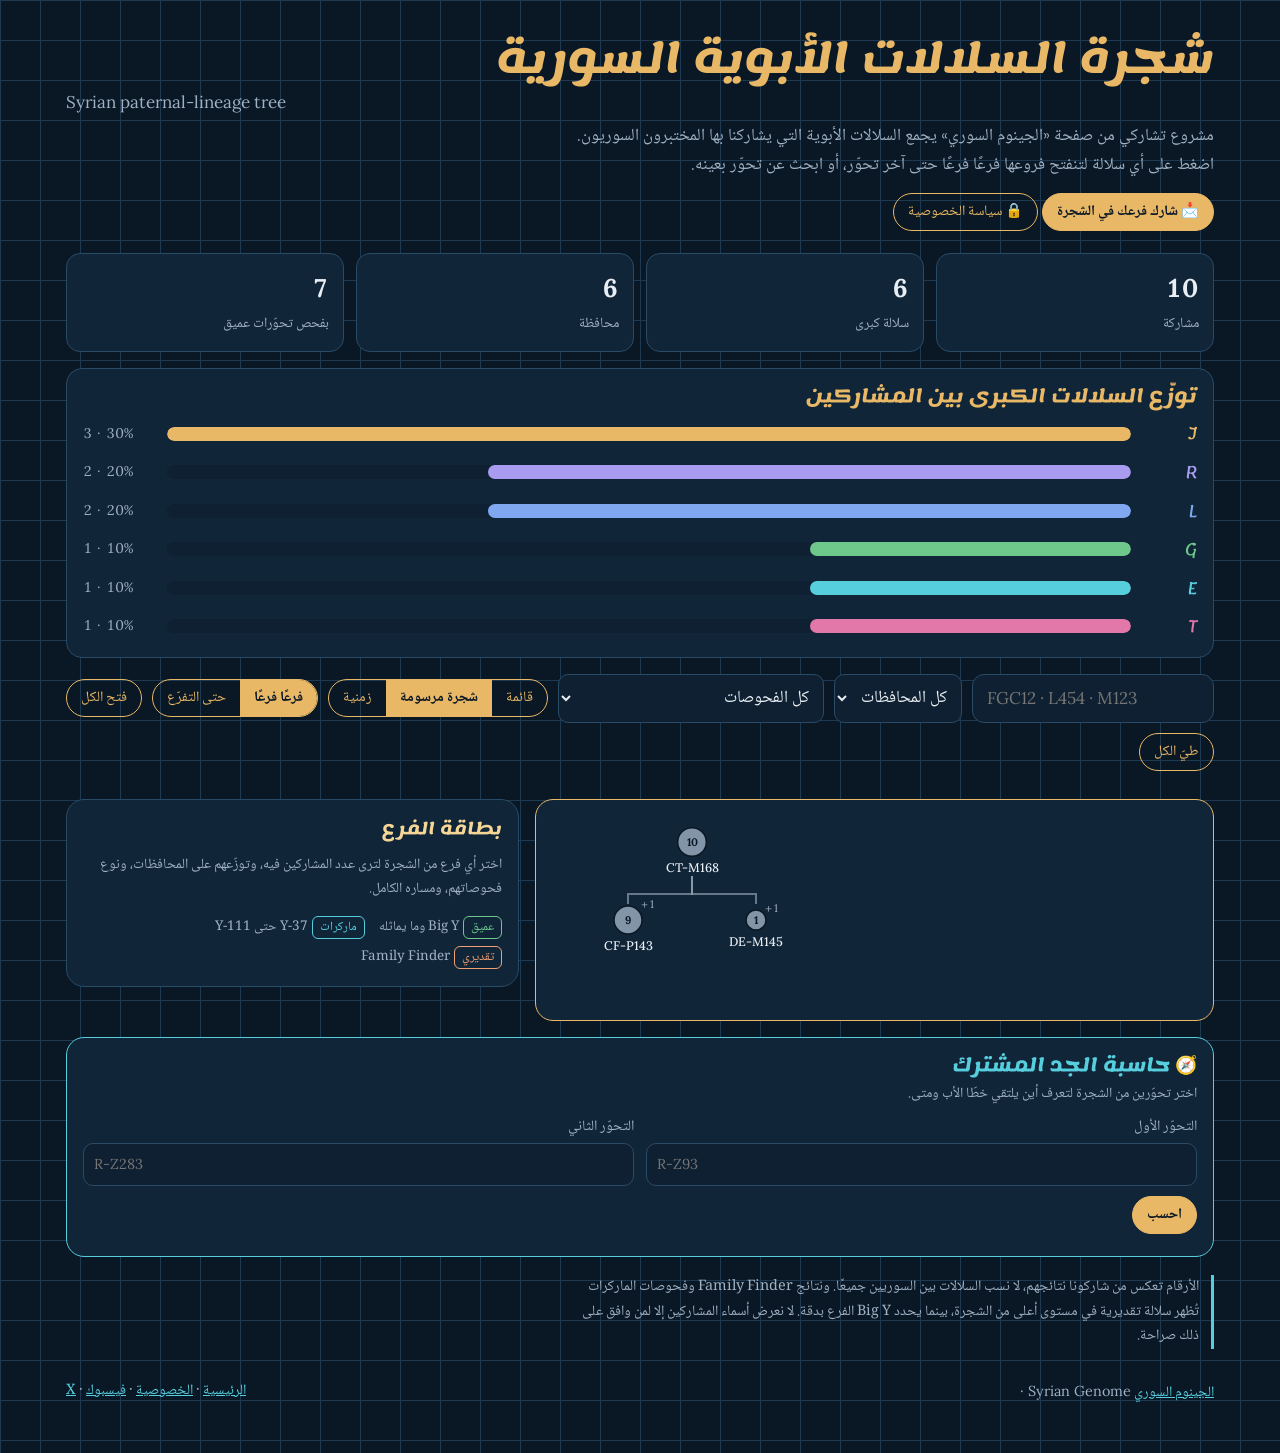
==== commit a8baef23: "Add files via upload" ====
--- a/tree (1).html
+++ b/tree (1).html
@@ -7,7 +7,7 @@
 <meta name="description" content="شجرة تفاعلية تجمع السلالات الأبوية (Y-DNA) التي يشاركها المختبرون السوريون: ابحث عن أي تحوّر، وتصفّح الفروع حسب المحافظة ونوع الفحص.">
 <link rel="canonical" href="https://syriangenome.com/tree.html">
 <meta property="og:type" content="website">
-<meta property="og:site_name" content="الجينوم السوري | Syrian Genome">
+<meta property="og:site_name" content="الجينوم السوري">
 <meta property="og:title" content="شجرة السلالات الأبوية السورية | الجينوم السوري">
 <meta property="og:description" content="شجرة تفاعلية تجمع السلالات الأبوية (Y-DNA) التي يشاركها المختبرون السوريون: ابحث عن أي تحوّر، وتصفّح الفروع حسب المحافظة ونوع الفحص.">
 <meta property="og:url" content="https://syriangenome.com/tree.html">
@@ -17,14 +17,12 @@
 <meta name="twitter:site" content="@SyrianGenome">
 <style>html,body{margin:0}img{max-width:100%}[hidden]{display:none!important}</style>
 
-<link rel="preconnect" href="https://fonts.googleapis.com">
-<link rel="preconnect" href="https://fonts.gstatic.com" crossorigin>
-<link rel="stylesheet" href="https://fonts.googleapis.com/css2?family=Lemonada:wght@600;700&family=Noto+Naskh+Arabic:wght@400;600;700&family=Lora:wght@400;500;600&display=swap">
+<link rel="stylesheet" href="fonts.css">
 <style id="st">
 /* Layout: dark lab-notebook page; tree on one side, branch "specimen card" on the other; each major haplogroup keeps one colour everywhere */
 :root{
   --bg:#0a1724; --bg2:#0e2031; --panel:#102538; --line:#1d3a52; --line2:#2a4b66;
-  --fg:#e9eef4; --muted:#9fb1c4; --gold:#e8b866; --gold2:#f6d696; --teal:#56cede; --rose:#e278aa; --green:#6ec88c; --violet:#a99cf0; --amber:#f0a070;
+  --fg:#e9eef4; --muted:#9fb1c4; --gold:#e8b866; --gold2:#f6d696; --teal:#56cede; --rose:#e278aa; --green:#6ec88c; --violet:#a99cf0; --amber:#f0a070; --sky:#7fa8f0;
   --display:"Lemonada","Noto Naskh Arabic",serif;
   --body:"Noto Naskh Arabic","Amiri","Times New Roman",serif;
   --latin:"Lora",Georgia,serif;
@@ -69,6 +67,7 @@
 @media (max-width:880px){.main{grid-template-columns:1fr}}
 .tree{background:var(--panel);border:1.5px solid var(--gold);border-radius:18px;padding:12px 8px;overflow-x:auto;min-height:220px}
 .tree ul{list-style:none;margin:0;padding:0}
+.tree>ul{width:max-content;min-width:100%}
 .tree ul ul{padding-inline-start:20px;border-inline-start:1px dashed var(--line2);margin-inline-start:12px}
 .node{display:flex;flex-wrap:wrap;align-items:center;gap:4px 8px;padding:5px 6px;border-radius:10px;cursor:pointer}
 .node:hover{background:var(--bg2)}
@@ -85,6 +84,14 @@
 .svgwrap{overflow:auto;max-height:720px;direction:ltr}
 .svgwrap svg{display:block;direction:ltr}
 .svgwrap text{font-family:var(--latin)}
+.svgwrap .ar{font-family:var(--body)}
+.calc{margin-top:16px;background:var(--panel);border:1.5px solid var(--teal);border-radius:18px;padding:14px 16px}
+.calc h2{color:var(--teal);margin-bottom:4px}
+.calc .grid input{font-family:var(--latin);direction:ltr;text-align:left}
+.calc .res{margin-top:10px;background:var(--bg2);border-radius:12px;padding:10px 12px;line-height:1.9}
+.calc .res b{color:var(--gold2)}
+.calc .res .en{color:var(--gold2);font-weight:600;white-space:nowrap}
+.tlnote{color:var(--muted);font-size:.84rem;margin:6px 4px 0}
 .card{background:var(--panel);border:1.5px solid var(--c,var(--line2));border-radius:18px;padding:16px;position:sticky;top:12px}
 .card .crumbs{display:flex;flex-wrap:wrap;gap:4px;direction:ltr;margin:8px 0 12px}
 .card .crumbs button{font-family:var(--latin);font-size:.78rem;background:var(--bg2);border:1px solid var(--line2);color:var(--muted);border-radius:999px;padding:0 8px}
@@ -99,9 +106,14 @@
 .tag{display:inline-block;font-size:.78rem;border-radius:6px;padding:0 7px;margin-inline-end:4px;border:1px solid}
 .tag.deep{color:var(--green);border-color:var(--green)}
 .tag.str{color:var(--teal);border-color:var(--teal)}
+.tag.top{color:var(--violet);border-color:var(--violet)}
 .tag.ff{color:var(--amber);border-color:var(--amber)}
 .tag.other{color:var(--muted);border-color:var(--muted)}
 .names{color:var(--rose);font-size:.9rem}
+.people{display:flex;flex-wrap:wrap;gap:5px 6px;padding:0 38px 6px 6px;min-width:max-content}
+.person{font-size:.84rem;line-height:1.6;background:color-mix(in srgb,var(--c,var(--gold)) 13%,transparent);border:1px solid color-mix(in srgb,var(--c,var(--gold)) 45%,transparent);border-radius:999px;padding:1px 10px;color:var(--fg);white-space:nowrap}
+.person b{color:var(--c,var(--gold2));font-weight:700}
+.person.anon{color:var(--muted);background:transparent;border-style:dashed}
 .empty{text-align:center;padding:36px 16px;color:var(--muted)}
 .empty b{display:block;color:var(--gold2);font-size:1.1rem;margin-bottom:6px}
 .legend{display:flex;flex-wrap:wrap;gap:6px 14px;font-size:.84rem;color:var(--muted);margin-top:10px}
@@ -123,17 +135,17 @@
 footer{margin-top:30px;display:flex;flex-wrap:wrap;gap:10px;justify-content:space-between;color:var(--muted);font-size:.9rem}
 footer a{color:var(--teal)}
 </style>
-</head>
+<script type="application/ld+json">{"@context":"https://schema.org","@type":"WebSite","name":"الجينوم السوري","alternateName":["Syrian Genome","SyrianGenome"],"url":"https://syriangenome.com/"}</script></head>
 <body>
 <div id="app" dir="rtl" lang="ar"></div>
-<script type="application/json" id="data">{"entries": [{"id": "mwkcabtn90ws", "path": ["J-M172", "J-M410", "J-CTS7683", "J-L26", "J-PF5088", "J-PF5160", "J-L24", "J-Z393", "J-L25", "J-Z7700", "J-Z32167", "J-Z44894", "J-Z38363", "J-Y26741", "J-Z38370"], "region": "دمشق", "test": "Family Finder", "added": "2026-11-17", "updated": "2026-11-17"}], "ages": {}}</script>
+<script type="application/json" id="data">{"entries":[{"id":"mwkcabtn90ws","path":["J-M172","J-M410","J-CTS7683","J-L26","J-PF5088","J-PF5160","J-L24","J-Z393","J-L25","J-Z7700","J-Z32167","J-Z44894","J-Z38363","J-Y26741","J-Z38370"],"region":"دمشق","test":"Family Finder","added":"2026-11-17","updated":"2026-11-18","name":"عائلة القففي، وعائلة عز الدين قففي"},{"id":"g57515alp1","path":["G-M201","G-L89","G-L156","G-P15","G-L1259","G-L30","G-CTS574","G-M406","G-PF3299","G-FGC5089","G-M3302","G-FT56871","G-FT56736","G-FT57515"],"region":"حلب","test":"Big Y","name":"الويسات – فخذ الحليسات","added":"2026-11-17"},{"id":"rfta44686hs","path":["R-M207","R-M173","R-M420","R-M459","R-CTS7500","R-CTS5437","R-M515","R-M198","R-M417","R-PF6162","R-Z283","R-Z282","R-Y17491","R-YP4858","R-SK2014","R-FGC64133"],"region":"الحسكة","test":"YSEQ","added":"2026-11-17","updated":"2026-11-18","name":"سميار كمال الدين أوسو"},{"id":"emf65337dm","path":["E-M96","E-CTS9083","E-P147","E-P177","E-P2","E-M215","E-M35","E-V68","E-M78","E-PF2179","E-Z1902","E-V12","E-CTS9007","E-CTS693","E-CTS4004","E-FGC7703","E-CTS3346","E-Z5007","E-CTS6667","E-FT264693","E-MF65337"],"region":"إدلب","test":"Big Y","added":"2026-11-17","updated":"2026-11-18"},{"id":"rft187352id","path":["R-M207","R-M173","R-M420","R-M459","R-CTS7500","R-CTS5437","R-M515","R-M198","R-M417","R-PF6162","R-Z93","R-Z94","R-FT197453","R-Y40","R-YP294","R-FT185047","R-FT187352"],"region":"إدلب","test":"Big Y","added":"2026-11-18"},{"id":"jby69676hs","path":["J-M172","J-M102","J-Z2411","J-Z529","J-M205","J-PF7321","J-FGC88568","J-FT57936","J-FT58039","J-FT57872","J-Y134209","J-BY69676"],"region":"الحسكة","test":"Big Y","name":"سليمان السليمان – قبيلة المحلمية الشيبانية","added":"2026-11-18"},{"id":"jfta83954dz","path":["J-M267","J-CTS12238","J-Z2217","J-L620","J-PF4832","J-L136","J-Z1874","J-P58","J-CTS9721","J-PF4678","J-Z1865","J-Z1853","J-L862","J-PF4843","J-YSC0000235","J-PF4638","J-Z27715","J-YSC0000234","J-L858","J-FGC11","J-FGC7638","J-FGC1722","J-FGC1720","J-FGC1723","J-FGC1695","J-FGC4415","J-FGC4422","J-BY527","J-ZS5240","J-ZS5230","J-BY140263","J-FT293439","J-FTA47558","J-FTA47568","J-FTA83954"],"region":"دير الزور","test":"Big Y","name":"أحمد بن محمود النعمان الكبيسي","added":"2026-11-18"},{"id":"lm76alp","path":["L-M20","L-M22","L-M2357","L-M76"],"region":"حلب","test":"أخرى","added":"2026-11-20"},{"id":"tz19945dm","path":["T-M184","T-L490","T-M70","T-Z19859","T-L131","T-Z19935","T-L446","T-Y6055","T-CTS933","T-CTS10803","T-FT127659","T-Z19890","T-Z19939","T-CTS11984","T-CTS8489","T-PH3117","T-CTS8862","T-Z19945"],"region":"دمشق","test":"YSEQ","added":"2026-11-21","updated":"2026-11-21","name":"عائلة اللحام"},{"id":"lm20rq","path":["L-M20"],"region":"الرقة","test":"YSEQ (رأس السلالة)","name":"شبلي الناصر الحسن / البوجابر","added":"2026-11-21"}],"ages":{"G-M201":"نحو 26,000 ق.م · FTDNA","G-L89":"نحو 24,000 ق.م · FTDNA","G-L156":"نحو 20,000 ق.م · FTDNA","G-P15":"نحو 16,000 ق.م · FTDNA","G-L1259":"نحو 16,000 ق.م · FTDNA","G-L30":"نحو 14,000 ق.م · FTDNA","G-CTS574":"نحو 13,000 ق.م · FTDNA","G-M406":"نحو 9,900 ق.م · FTDNA","G-PF3299":"نحو 7,150 ق.م · FTDNA","G-FGC5089":"نحو 6,200 ق.م · FTDNA","G-M3302":"نحو 5,450 ق.م · FTDNA","G-FT56871":"نحو 5,400 ق.م · FTDNA","G-FT56736":"نحو 2,700 ق.م · FTDNA","G-FT57515":"نحو 1,250 ق.م · FTDNA","GHIJK-F1329":"نحو 46,000 ق.م · FTDNA","F-M89":"نحو 46,000 ق.م · FTDNA","CF-P143":"نحو 63,000 ق.م · FTDNA","CT-M168":"نحو 63,000 ق.م · FTDNA","BT-M42":"نحو 86,000 ق.م · FTDNA","A-V221":"نحو 121,000 ق.م · FTDNA","A-V168":"نحو 126,000 ق.م · FTDNA","A-L1098":"نحو 152,000 ق.م · FTDNA","A-PR2921":"نحو 232,000 ق.م · FTDNA","A000-T":"نحو 368,000 ق.م · FTDNA","A0000":"نحو 705,000 ق.م · FTDNA","R-M207":"نحو 25,000 ق.م · FTDNA","R-M173":"نحو 19,000 ق.م · FTDNA","R-M420":"نحو 15,000 ق.م · FTDNA","R-M459":"نحو 12,000 ق.م · FTDNA","R-CTS7500":"نحو 11,000 ق.م · FTDNA","R-CTS5437":"نحو 11,000 ق.م · FTDNA","R-M515":"نحو 9,850 ق.م · FTDNA","R-M198":"نحو 6,500 ق.م · FTDNA","R-M417":"نحو 3,250 ق.م · FTDNA","R-PF6162":"نحو 2,950 ق.م · FTDNA","R-Z283":"نحو 2,800 ق.م · FTDNA","R-Z282":"نحو 2,750 ق.م · FTDNA","R-Y17491":"نحو 2,650 ق.م · FTDNA","R-YP4858":"نحو 1,850 ق.م · FTDNA","R-SK2014":"نحو 1,400 ق.م · FTDNA","R-FGC64133":"نحو 1,200 ق.م · FTDNA","P-P226":"نحو 29,000 ق.م · FTDNA","P-P284":"نحو 33,000 ق.م · FTDNA","P-M45":"نحو 34,000 ق.م · FTDNA","P-P295":"نحو 42,000 ق.م · FTDNA","P-PF5850":"نحو 42,000 ق.م · FTDNA","K-YSC0000186":"نحو 42,000 ق.م · FTDNA","K-M526":"نحو 43,000 ق.م · FTDNA","K-M9":"نحو 43,000 ق.م · FTDNA","IJK-L15":"نحو 44,000 ق.م · FTDNA","HIJK-PF3494":"نحو 45,000 ق.م · FTDNA","E-M96":"نحو 49,000 ق.م · FTDNA","E-CTS9083":"نحو 49,000 ق.م · FTDNA","E-P147":"نحو 48,000 ق.م · FTDNA","E-P177":"نحو 47,000 ق.م · FTDNA","E-P2":"نحو 40,000 ق.م · FTDNA","E-M215":"نحو 33,000 ق.م · FTDNA","E-M35":"نحو 23,000 ق.م · FTDNA","E-V68":"نحو 19,000 ق.م · FTDNA","E-M78":"نحو 12,000 ق.م · FTDNA","E-PF2179":"نحو 11,000 ق.م · FTDNA","E-Z1902":"نحو 11,000 ق.م · FTDNA","E-V12":"نحو 8,300 ق.م · FTDNA","E-CTS9007":"نحو 7,750 ق.م · FTDNA","E-CTS693":"نحو 7,150 ق.م · FTDNA","E-CTS4004":"نحو 6,950 ق.م · FTDNA","E-FGC7703":"نحو 6,850 ق.م · FTDNA","E-CTS3346":"نحو 4,650 ق.م · FTDNA","E-Z5007":"نحو 4,650 ق.م · FTDNA","E-CTS6667":"نحو 2,500 ق.م · FTDNA","E-FT264693":"نحو 2,200 ق.م · FTDNA","E-MF65337":"نحو 2,050 ق.م · FTDNA","DE-M145":"نحو 60,000 ق.م · FTDNA","R-FT187352":"نحو 950 م · FTDNA","R-FT185047":"نحو 950 ق.م · FTDNA","R-YP294":"نحو 1,950 ق.م · FTDNA","R-Y40":"نحو 2,500 ق.م · FTDNA","R-FT197453":"نحو 2,500 ق.م · FTDNA","R-Z94":"نحو 2,550 ق.م · FTDNA","R-Z93":"نحو 2,650 ق.م · FTDNA","J-BY69676":"نحو 850 م · FTDNA","J-Y134209":"نحو 550 ق.م · FTDNA","J-FT57872":"نحو 1,000 ق.م · FTDNA","J-FT58039":"نحو 1,400 ق.م · FTDNA","J-FT57936":"نحو 2,500 ق.م · FTDNA","J-FGC88568":"نحو 3,700 ق.م · FTDNA","J-PF7321":"نحو 3,700 ق.م · FTDNA","J-M205":"نحو 3,900 ق.م · FTDNA","J-Z529":"نحو 13,000 ق.م · FTDNA","J-Z2411":"نحو 13,000 ق.م · FTDNA","J-M102":"نحو 14,000 ق.م · FTDNA","J-M172":"نحو 25,000 ق.م · FTDNA","J-M304":"نحو 27,000 ق.م · FTDNA","IJ-P124":"نحو 38,000 ق.م · FTDNA","J-M267":"نحو 17,000 ق.م · FTDNA","J-CTS12238":"نحو 16,000 ق.م · FTDNA","J-Z2217":"نحو 16,000 ق.م · FTDNA","J-L620":"نحو 13,000 ق.م · FTDNA","J-PF4832":"نحو 12,000 ق.م · FTDNA","J-L136":"نحو 10,000 ق.م · FTDNA","J-Z1874":"نحو 9,250 ق.م · FTDNA","J-P58":"نحو 7,750 ق.م · FTDNA","J-CTS9721":"نحو 7,600 ق.م · FTDNA","J-PF4678":"نحو 6,650 ق.م · FTDNA","J-Z1865":"نحو 5,900 ق.م · FTDNA","J-Z1853":"نحو 4,900 ق.م · FTDNA","J-L862":"نحو 4,100 ق.م · FTDNA","J-PF4843":"نحو 4,000 ق.م · FTDNA","J-YSC0000235":"نحو 3,800 ق.م · FTDNA","J-PF4638":"نحو 3,750 ق.م · FTDNA","J-Z27715":"نحو 3,650 ق.م · FTDNA","J-YSC0000234":"نحو 3,350 ق.م · FTDNA","J-L858":"نحو 2,850 ق.م · FTDNA","J-FGC11":"نحو 2,750 ق.م · FTDNA","J-FGC7638":"نحو 2,650 ق.م · FTDNA","J-FGC1722":"نحو 1,900 ق.م · FTDNA","J-FGC1720":"نحو 1,650 ق.م · FTDNA","J-FGC1723":"نحو 1,250 ق.م · FTDNA","J-FGC1695":"نحو 1,200 ق.م · FTDNA","J-FGC4415":"نحو 1,100 ق.م · FTDNA","J-FGC4422":"نحو 1,050 ق.م · FTDNA","J-BY527":"نحو 900 ق.م · FTDNA","J-ZS5240":"نحو 800 ق.م · FTDNA","J-ZS5230":"نحو 150 ق.م · FTDNA","J-BY140263":"نحو 450 م · FTDNA","J-FT293439":"نحو 850 م · FTDNA","J-FTA47558":"نحو 1,150 م · FTDNA","J-FTA47568":"نحو 1,350 م · FTDNA","J-FTA83954":"نحو 1,550 م · FTDNA","L-M76":"نحو 13,000 ق.م · FTDNA","L-M2357":"نحو 15,000 ق.م · FTDNA","L-M22":"نحو 17,000 ق.م · FTDNA","L-M20":"نحو 22,000 ق.م · FTDNA","LT-L298":"نحو 40,000 ق.م · FTDNA","T-M184":"نحو 26,000 ق.م · FTDNA","T-L490":"نحو 18,000 ق.م · FTDNA","T-M70":"نحو 14,000 ق.م · FTDNA","T-Z19859":"نحو 14,000 ق.م · FTDNA","T-L131":"نحو 10,000 ق.م · FTDNA","T-Z19935":"نحو 10,000 ق.م · FTDNA","T-L446":"نحو 6,900 ق.م · FTDNA","T-Y6055":"نحو 6,700 ق.م · FTDNA","T-CTS933":"نحو 6,100 ق.م · FTDNA","T-CTS10803":"نحو 5,850 ق.م · FTDNA","T-FT127659":"نحو 5,750 ق.م · FTDNA","T-Z19890":"نحو 5,750 ق.م · FTDNA","T-Z19939":"نحو 5,700 ق.م · FTDNA","T-CTS11984":"نحو 2,450 ق.م · FTDNA","T-CTS8489":"نحو 1,950 ق.م · FTDNA","T-PH3117":"نحو 1,850 ق.م · FTDNA","T-CTS8862":"نحو 1,500 ق.م · FTDNA","T-Z19945":"نحو 1,400 ق.م · FTDNA"},"alias":{"J-BY69676":"J-Y134179","G-FT57515":"G-FT57914"}}</script>
 <script id="main">
 (function(){
 const GOVS=["دمشق","ريف دمشق","حلب","حمص","حماة","اللاذقية","طرطوس","إدلب","الرقة","دير الزور","الحسكة","درعا","السويداء","القنيطرة","غير محدد"];
-const TESTS=["Big Y","YSEQ","SNP Pack","Y-111","Y-67","Y-37","Family Finder","أخرى"];
-const DEPTH={"Big Y":"deep","YSEQ":"deep","SNP Pack":"deep","Y-111":"str","Y-67":"str","Y-37":"str","Family Finder":"ff","فحص جسدي":"ff"};
-const DEPTH_AR={deep:"فحص تحوّرات عميق",str:"فحص ماركرات (سلالة متوقعة)",ff:"Family Finder (سلالة تقديرية)",other:"أخرى"};
-const COLORS={J:"var(--gold)",E:"var(--teal)",T:"var(--rose)",G:"var(--green)",R:"var(--violet)",I:"var(--amber)"};
+const TESTS=["Big Y","YSEQ","YSEQ (رأس السلالة)","SNP Pack","Y-111","Y-67","Y-37","Family Finder","أخرى"];
+const DEPTH={"Big Y":"deep","YSEQ":"deep","YSEQ (رأس السلالة)":"top","SNP Pack":"deep","Y-111":"str","Y-67":"str","Y-37":"str","Family Finder":"ff","فحص جسدي":"ff"};
+const DEPTH_AR={deep:"فحص تحوّرات عميق",top:"تحوّر رأس السلالة فقط",str:"فحص ماركرات (سلالة متوقعة)",ff:"Family Finder (سلالة تقديرية)",other:"أخرى"};
+const COLORS={J:"var(--gold)",E:"var(--teal)",T:"var(--rose)",G:"var(--green)",R:"var(--violet)",I:"var(--amber)",L:"var(--sky)"};
 const colorOf=l=>COLORS[l]||"var(--muted)";
 const depthOf=t=>DEPTH[t]||"other";
 let DATA;
@@ -141,45 +153,64 @@
 DATA.entries=DATA.entries||[];DATA.ages=DATA.ages||{};
 let draft=JSON.parse(JSON.stringify(DATA));
 let dirty=false,isAdmin=false,art=null,editId=null;
-const ui={q:"",gov:"",depth:"",view:"draw",sel:""};
+const ui={q:"",gov:"",depth:"",view:"draw",sel:"",mode:"step",ca:"",cb:"",cr:null};
 const open=new Set();
 const app=document.getElementById('app');
 const esc=s=>String(s).replace(/[&<>"']/g,c=>({"&":"&amp;","<":"&lt;",">":"&gt;",'"':"&quot;","'":"&#39;"}[c]));
 const slug=s=>s.replace(/[^A-Za-z0-9-]/g,'-');
 
+const BACK_PRE="AFKP";
+function majorLetter(n){const i=n.indexOf('-');if(i<0)return '';const p=n.slice(0,i);return p.length===1&&!BACK_PRE.includes(p)?p:''}
+const isBack=n=>!majorLetter(n);
+const BASE=["A0000","A000-T","A-PR2921","A-L1098","A-V168","A-V221","BT-M42","CT-M168"];
+const GHIJK=[...BASE,"CF-P143","F-M89","GHIJK-F1329"];
+const K=[...GHIJK,"HIJK-PF3494","IJK-L15","K-M9"];
+const IJ=[...GHIJK,"HIJK-PF3494","IJK-L15","IJ-P124"];
+const LT=[...K,"LT-L298"];
+const P=[...K,"K-M526","K-YSC0000186","P-PF5850","P-P295","P-M45","P-P284","P-P226"];
+const BB={"R-M207":P,"G-M201":GHIJK,"J-M304":IJ,"I-M170":IJ,"J-M172":[...IJ,"J-M304"],"J-M267":[...IJ,"J-M304"],"T-M184":LT,"L-M20":LT,"E-M96":[...BASE,"DE-M145"]};
+function full(p){if(!p||!p.length)return [];
+  let i=0;while(i<p.length&&isBack(p[i]))i++;const core=p.slice(i);if(!core.length)return p;
+  if(BB[core[0]])return [...BB[core[0]],...core];
+  if(i>0){const last=p[i-1];for(const l of Object.values(BB)){const k=l.indexOf(last);if(k>=0)return [...l.slice(0,k+1),...core]}}
+  return p}
 function parsePath(txt){
-  let toks=txt.split(/\s*(?:>|→|›|»|,|\n|\|)\s*/).map(s=>s.replace(/\s+/g,'')).filter(Boolean);
-  const i=toks.findIndex(t=>/^[A-Za-z][0-9a-z]*-/.test(t));
-  if(i>0)toks=toks.slice(i);
-  let pref=null;
-  return toks.map(t=>{const m=t.match(/^([A-Za-z])[0-9a-z]*-(.+)$/);
-    if(m){pref=m[1].toUpperCase();return pref+'-'+m[2].toUpperCase();}
-    return pref?pref+'-'+t.toUpperCase():t.toUpperCase();});
+  let pref=null;const out=[];
+  for(let raw of txt.split(/\s*(?:>|→|›|»|←|,|،|\n|\|)\s*/)){
+    let s=raw.replace(/\(.*?\)/g,'').replace(/[^A-Za-z0-9-]/g,'');if(!s)continue;
+    if(/^A0+$/i.test(s)){out.push(s.toUpperCase());continue}
+    const k=s.indexOf('-');
+    if(k<0){if(/^[A-Za-z]+[0-9]+$/.test(s)&&pref)out.push(pref+'-'+s.toUpperCase());continue}
+    let pre=s.slice(0,k);if(/^[A-Za-z][0-9][0-9A-Za-z]*$/.test(pre))pre=pre[0];
+    pre=pre.toUpperCase();out.push(pre+'-'+s.slice(k+1).toUpperCase());if(!isBack(pre+'-x'))pref=pre;
+  }
+  if(out.length>1&&isBack(out[out.length-1])&&!isBack(out[0]))out.reverse();
+  return out;
 }
 function filtered(){return DATA.entries.filter(e=>(!ui.gov||e.region===ui.gov)&&(!ui.depth||depthOf(e.test)===ui.depth))}
 function build(entries){
-  const root={name:'',kids:new Map(),total:0,direct:0,regions:{},tests:{},names:[]};
+  const root={name:'',kids:new Map(),total:0,direct:0,regions:{},tests:{},names:[],people:[]};
   for(const e of entries){
-    if(!e.path||!e.path.length)continue;
-    const letter=(e.path[0].match(/^([A-Z])-/)||[0,e.path[0][0]])[1];
-    const chain=[letter,...e.path];let n=root;
-    for(let k=0;k<chain.length;k++){
-      const key=chain[k];
-      if(!n.kids.has(key))n.kids.set(key,{name:key,top:k===0,letter,kids:new Map(),total:0,direct:0,regions:{},tests:{},names:[],parent:n});
+    const chain=full(e.path);if(!chain.length)continue;let n=root;
+    for(const key of chain){
+      if(!n.kids.has(key)){const L=majorLetter(key);n.kids.set(key,{name:key,letter:L,top:!!L&&majorLetter(n.name||'')!==L,kids:new Map(),total:0,direct:0,regions:{},tests:{},names:[],people:[],parent:n});}
       n=n.kids.get(key);n.total++;
       n.regions[e.region]=(n.regions[e.region]||0)+1;
       const d=depthOf(e.test);n.tests[d]=(n.tests[d]||0)+1;
     }
-    n.direct++;if(e.name&&!e.hideName)n.names.push(e.name);
+    n.direct++;const shown=e.name&&!e.hideName?e.name:'';if(shown)n.names.push(shown);n.people.push({name:shown,region:e.region});
   }
-  return root;
+  /* start the drawing at the oldest shared ancestor of everyone shown */
+  let top=root;
+  while(top.kids.size===1){const c=[...top.kids.values()][0];if(!isBack(c.name)||c.direct||c.kids.size!==1){top=c;break}top=c}
+  return {name:'',kids:top===root?root.kids:new Map([[top.name,top]]),full:root,top:top===root?null:top};
 }
 const sorted=m=>[...m.values()].sort((a,b)=>b.total-a.total||a.name.localeCompare(b.name));
 function pathKey(n){const p=[];while(n&&n.name){p.unshift(n.name);n=n.parent}return p.join('>')}
 function ancestry(n){const p=[];while(n&&n.name){p.unshift(n);n=n.parent}return p}
 /* fold a run of single-child steps into one row */
 function chainOf(n){return [n]}
-function matches(n,q){if(!q)return false;const s=n.name.toUpperCase();return s.includes(q)||s.replace(/^[A-Z]-/,'').includes(q.replace(/^[A-Z]-/,''))}
+function matches(n,q){if(!q)return false;const s=(n.name+' '+((DATA.alias||{})[n.name]||'')).toUpperCase();return s.includes(q)||s.replace(/^[A-Z]+-/,'').includes(q.replace(/^[A-Z]+-/,''))}
 function findAll(root,pred){const out=[];(function w(n){for(const c of n.kids.values()){if(pred(c))out.push(c);w(c)}})(root);return out}
 
 function rowHTML(n){
@@ -189,11 +220,67 @@
   const age=DATA.ages[last.name]?`<span class="age">${esc(DATA.ages[last.name])}</span>`:'';
   let h=`<li><div class="node${hit?' hit':''}${sel?' sel':''}" style="--c:${colorOf(n.letter)}" data-k="${esc(key)}" role="button" tabindex="0">`+
     `<button type="button" class="tog${has?'':' leaf'}" aria-label="${isOpen?'طيّ':'توسيع'}" aria-expanded="${isOpen}" data-t="${esc(key)}">${isOpen?'−':'+'}</button>`+
-    `<span class="name${n.top?' top':''}">${label}</span><span class="count">${last.total}</span>${age}</div>`;
+    `<span class="name${n.top?' top':''}">${label}</span><span class="count">${last.total}</span>${age}</div>`+
+    (last.people.length?`<div class="people" style="--c:${colorOf(n.letter)}">${last.people.slice().sort((x,y)=>(y.name?1:0)-(x.name?1:0)).map(p=>p.name?`<span class="person"><b>${esc(p.name)}</b> · ${esc(p.region)}</span>`:`<span class="person anon">📍 ${esc(p.region)}</span>`).join('')}</div>`:'');
   if(has&&isOpen)h+=`<ul>${sorted(last.kids).map(rowHTML).join('')}</ul>`;
   return h+'</li>';
 }
 
+function onPath(key){return !!ui.sel&&(ui.sel===key||ui.sel.startsWith(key+'>'))}
+function inFocus(key){return !ui.sel||onPath(key)||key.startsWith(ui.sel+'>')}
+function nodeByKey(key,r){let n=(r||build(filtered())).full;for(const p of key.split('>')){n=n&&n.kids.get(p)}return n||null}
+function openRun(key){let n=nodeByKey(key);if(!n){open.add(key);return}open.add(pathKey(n));
+  while(n.kids.size===1&&!n.direct){n=[...n.kids.values()][0];open.add(pathKey(n));}}
+function bpOf(name){const a=DATA.ages[name];if(!a)return null;const m=a.match(/([\d,]+)\s*(ق\.م|م)/);if(!m)return null;
+  const v=+m[1].replace(/,/g,'');return m[2]==='م'?2026-v:2026+v}
+function tlHTML(root){
+  /* time-scaled tree: height = FTDNA age on a log scale; each participant gets his own line down to today, like FTDNA's time tree */
+  const nodes=[],testers=[];let leaves=0;const dx=118;
+  function lay(n,d,par){const o={n,d,par,kids:[],tes:[],bp:bpOf(n.name)};nodes.push(o);const xs=[];
+    for(const k of sorted(n.kids)){const c=lay(k,d+1,o);o.kids.push(c);xs.push(c.x)}
+    for(const p of n.people){const t={p,o,x:leaves++*dx};o.tes.push(t);testers.push(t);xs.push(t.x)}
+    if(!xs.length)xs.push(leaves++*dx);
+    o.x=(Math.min(...xs)+Math.max(...xs))/2;return o}
+  sorted(root.kids).forEach(k=>lay(k,0,null));
+  const aged=nodes.filter(o=>o.bp);if(!aged.length)return '<div class="empty"><b>لا أعمار كافية بعد</b>أضف أعمار الفروع لتظهر الشجرة الزمنية.</div>';
+  const maxBP=Math.max(...aged.map(o=>o.bp))*1.08,minBP=Math.min(...aged.map(o=>o.bp))*0.82;
+  const top=40,ph=760,L=Math.log10;const yOf=bp=>top+(L(maxBP)-L(bp))/(L(maxBP)-L(minBP))*ph;
+  /* fill missing ages: interpolate toward an aged descendant, else hang just below the last aged ancestor */
+  function firstAgedDesc(o){let best=null;(function w(c){for(const k of c.kids){if(k.bp){if(!best||k.bp>best.bp)best={o:k,bp:k.bp}}else w(k)}})(o);return best}
+  for(const o of nodes){if(o.bp){o.y=yOf(o.bp);continue}
+    let a=o.par,steps=1;while(a&&!a.bp){a=a.par;steps++}
+    const dsc=firstAgedDesc(o);const ay=a?yOf(a.bp):top;
+    if(dsc){let s2=dsc.o.d-o.d;o.y=ay+(yOf(dsc.bp)-ay)*steps/(steps+s2);o.est=true}
+    else{o.y=(o.par?o.par.y:ay)+24;o.none=true}}
+  const yNow=Math.max(top+ph,...nodes.map(o=>o.y))+70;
+  const lab=t=>{const out=[];if(t.p.name)for(const ln of wrapName(t.p.name,16))out.push(['n',ln]);out.push(['r',t.p.region]);return out};
+  const W=Math.max(leaves*dx,dx)+150,H=yNow+Math.max(0,...testers.map(t=>lab(t).length))*15+50,ox=110+dx/2;let s='';
+  const LM=[[2026+9600,'بداية الزراعة في المشرق'],[2026+3300,'بداية العصر البرونزي'],[2026-610,'ظهور الإسلام']].filter(([b])=>b<=maxBP&&b>=minBP);
+  for(const v of [200000,100000,50000,20000,10000,5000,2000,1000]){if(v>maxBP||v<minBP)continue;const y=yOf(v);if(LM.some(([b])=>(y-yOf(b))>-30&&(y-yOf(b))<64))continue;
+    s+=`<line x1="0" x2="${W}" y1="${y}" y2="${y}" stroke="#2a4b66" stroke-dasharray="3 5"/><text class="ar" x="6" y="${y-5}" font-size="11.5" fill="#9fb1c4" text-anchor="start">قبل ${v.toLocaleString('en-US')} سنة</text>`}
+  for(const [bp,l] of LM){const y=yOf(bp);
+    s+=`<line x1="0" x2="${W}" y1="${y}" y2="${y}" stroke="#e8b866" stroke-opacity=".45" stroke-dasharray="8 4"/><text class="ar" x="6" y="${y+15}" font-size="11.5" fill="#e8b866" text-anchor="start">${l}</text>`}
+  s+=`<line x1="0" x2="${W}" y1="${yNow}" y2="${yNow}" stroke="#56cede" stroke-opacity=".5"/><text class="ar" x="6" y="${yNow-6}" font-size="11.5" fill="#56cede" text-anchor="start">اليوم</text>`;
+  for(const o of nodes)for(const k of o.kids){const on=onPath(pathKey(k.n)),dim=!inFocus(pathKey(k.n));
+    s+=`<path d="M${o.x+ox} ${o.y} H${k.x+ox} V${k.y}" fill="none" stroke="${colorOf(k.n.letter||o.n.letter)}" stroke-width="${on?3.5:2}" stroke-opacity="${dim?.25:.75}"${k.none?' stroke-dasharray="4 4"':''}/>`}
+  for(const t of testers){const o=t.o,key=pathKey(o.n),on=onPath(key)||ui.sel===key,dim=!inFocus(key),c=colorOf(o.n.letter),x0=o.x+ox,x1=t.x+ox,ym=(o.y+yNow)/2;
+    s+=`<g data-k="${esc(key)}" data-g="1" style="cursor:pointer" opacity="${dim?.35:1}"><path d="M${x0} ${o.y} C${x0} ${ym} ${x1} ${ym} ${x1} ${yNow}" fill="none" stroke="${c}" stroke-width="${on?3:1.8}" stroke-opacity=".7"/>`+
+      `<circle cx="${x1}" cy="${yNow}" r="7" fill="${c}" stroke="#0a1724" stroke-width="2"/>`+
+      lab(t).map(([k,ln],i)=>`<text class="ar" x="${x1}" y="${yNow+24+i*15}" font-size="${k==='n'?11.5:12}" text-anchor="middle" fill="${k==='n'?'#e278aa':'#56cede'}" font-weight="${k==='n'?700:400}">${esc(ln)}</text>`).join('')+`</g>`}
+  for(const o of nodes){const key=pathKey(o.n),sel=key===ui.sel,dim=!inFocus(key),hit=matches(o.n,ui.q),c=colorOf(o.n.letter),leaf=!o.kids.length;
+    const big=leaf||o.kids.length+o.tes.length>1||o.n.top,x=o.x+ox,y=o.y,r=big?Math.min(13,6+Math.sqrt(o.n.total)*2.4):4;
+    s+=`<g data-k="${esc(key)}" data-g="1" style="cursor:pointer" opacity="${dim?.35:1}"><circle cx="${x}" cy="${y}" r="${r+6}" fill="transparent"/><circle cx="${x}" cy="${y}" r="${r}" fill="${o.none||o.est?'#0a1724':c}" stroke="${sel?'#f6d696':c}" stroke-width="${sel?3:1.6}"/>`;
+    if(big)s+=`<text x="${x}" y="${y+4}" font-size="10" text-anchor="middle" fill="${o.none||o.est?c:'#0a1724'}" font-weight="700">${o.n.total}</text>`;
+    if(big)s+=`<text x="${x+r+5}" y="${leaf?y+4:y-5}" font-size="${o.n.top?14:11}" fill="${hit||sel?'#f6d696':leaf?'#e9eef4':'#c9d6e3'}" font-weight="${o.n.top||leaf?700:500}">${esc(o.n.name)}</text>`;
+    s+='</g>'}
+  const hasNone=nodes.some(o=>o.none);
+  return `<div class="svgwrap"><svg width="${W}" height="${H}" viewBox="0 0 ${W} ${H}" role="img" aria-label="الشجرة الزمنية للسلالات">${s}</svg></div>
+  <p class="tlnote">الارتفاع يمثّل العمر التقديري لكل فرع بحسب FTDNA، على مقياس لوغاريتمي يفسح للفروع الحديثة، ولكل مشارك خطّه حتى اليوم.${hasNone?' الخطوط المتقطّعة لفروع لم نُضف أعمارها بعد.':''} اضغط أي نقطة لعرض بطاقتها.</p>`;
+}
+function wrapName(t,w){const out=[];let cur='';for(const word of t.split(/\s+/)){if(cur&&(cur+' '+word).length>w){out.push(cur);cur=word}else cur=cur?cur+' '+word:word}if(cur)out.push(cur);return out}
+function namesSVG(n,x,y){const named=n.people.filter(p=>p.name);let s='',dy=0;
+  for(const p of named){for(const ln of wrapName(p.name,16)){s+=`<text class="ar" x="${x}" y="${y+dy}" font-size="11.5" text-anchor="middle" fill="#e278aa" font-weight="700">${esc(ln)}</text>`;dy+=15}dy+=4}
+  return {s,h:dy}}
 function svgHTML(root){
   /* top-down family-tree layout: root at the top, each opened branch drops one row */
   const rows=[];let leaves=0,maxD=0;const dx=128,dy=78;
@@ -204,54 +291,78 @@
     rows.push(node);return node;
   }
   sorted(root.kids).forEach(k=>lay(k,0));
-  const W=Math.max(leaves*dx,dx)+40,H=(maxD+1)*dy+40,ox=20+dx/2,oy=30;let s='';
+  const W=Math.max(leaves*dx,dx)+40,ox=20+dx/2,oy=30;let s='',extra=0;
   for(const r of rows){for(const k of r.kids){const x1=r.x+ox,y1=r.d*dy+oy+34,x2=k.x+ox,y2=k.d*dy+oy-16,ym=y2-10;
-    s+=`<path d="M${x1} ${y1} V${ym} H${x2} V${y2}" fill="none" stroke="${colorOf(r.n.letter)}" stroke-opacity=".6" stroke-width="2"/>`}}
+    const on=onPath(pathKey(k.last)),dim=!inFocus(pathKey(k.last));s+=`<path d="M${x1} ${y1} V${ym} H${x2} V${y2}" fill="none" stroke="${colorOf(k.n.letter||r.n.letter)}" stroke-opacity="${dim?.22:on?1:.6}" stroke-width="${on?3.5:2}"/>`}}
   for(const r of rows){const x=r.x+ox,y=r.d*dy+oy,rad=Math.min(15,8+Math.sqrt(r.last.total)*2),key=pathKey(r.last),sel=key===ui.sel,hit=matches(r.last,ui.q);
     const closed=r.last.kids.size&&!open.has(key);
-    s+=`<g data-k="${esc(key)}" data-g="1" style="cursor:pointer"><circle cx="${x}" cy="${y}" r="${rad}" fill="${colorOf(r.n.letter)}" fill-opacity="${sel?1:.8}" stroke="${sel?'#f6d696':'#0a1724'}" stroke-width="${sel?3:1.5}"/>`+
+    s+=`<g data-k="${esc(key)}" data-g="1" style="cursor:pointer" opacity="${inFocus(key)?1:.4}"><circle cx="${x}" cy="${y}" r="${rad}" fill="${colorOf(r.n.letter)}" fill-opacity="${sel?1:.8}" stroke="${sel?'#f6d696':'#0a1724'}" stroke-width="${sel?3:1.5}"/>`+
       `<text x="${x}" y="${y+4}" font-size="11" text-anchor="middle" fill="#0a1724" font-weight="700">${r.last.total}</text>`+
       `<text x="${x}" y="${y+rad+16}" font-size="${r.n.top?17:12.5}" text-anchor="middle" fill="${hit?'#f6d696':'#e9eef4'}" font-weight="${hit||sel?700:500}">${esc(r.last.name)}</text>`+
-      (closed?`<text x="${x+rad+4}" y="${y-rad+2}" font-size="11" text-anchor="middle" fill="#9fb1c4">＋${r.last.kids.size}</text>`:'')+`</g>`}
-  return `<div class="svgwrap"><svg width="${W}" height="${H}" viewBox="0 0 ${W} ${H}" role="img" aria-label="رسم شجرة السلالات">${s}</svg></div>`;
+      (closed?`<text x="${x+rad+4}" y="${y-rad+2}" font-size="11" text-anchor="middle" fill="#9fb1c4">＋${r.last.kids.size}</text>`:'')+(!r.kids.length?(()=>{const m=namesSVG(r.last,x,y+rad+33);extra=Math.max(extra,m.h);return m.s})():'')+`</g>`}
+  const H=(maxD+1)*dy+40+extra;return `<div class="svgwrap"><svg width="${W}" height="${H}" viewBox="0 0 ${W} ${H}" role="img" aria-label="رسم شجرة السلالات">${s}</svg></div>`;
 }
 
 function cardHTML(root){
   let node=null;
-  if(ui.sel){const parts=ui.sel.split('>');let n=root;for(const p of parts){n=n&&n.kids.get(p)}node=n||null}
+  if(ui.sel){const parts=ui.sel.split('>');let n=root.full||root;for(const p of parts){n=n&&n.kids.get(p)}node=n||null}
   if(!node){return `<aside class="card"><h3>بطاقة الفرع</h3><p class="hint">اختر أي فرع من الشجرة لترى عدد المشاركين فيه، وتوزّعهم على المحافظات، ونوع فحوصاتهم، ومساره الكامل.</p>
     <div class="legend"><span><span class="tag deep">عميق</span>Big Y وما يماثله</span><span><span class="tag str">ماركرات</span>Y-37 حتى Y-111</span><span><span class="tag ff">تقديري</span>Family Finder</span></div></aside>`}
-  const anc=ancestry(node),letter=anc[0].name;
+  const all0=ancestry(node),cut=root.top?all0.indexOf(root.top):-1,anc=cut>0?all0.slice(cut):all0,letter=node.letter;
   const regs=Object.entries(node.regions).sort((a,b)=>b[1]-a[1]),max=regs.length?regs[0][1]:1;
   const tests=Object.entries(node.tests).sort((a,b)=>b[1]-a[1]);
   return `<aside class="card" style="--c:${colorOf(letter)}">
     <h3 class="name" style="font-size:1.35rem">${esc(node.name)}</h3>
-    <div class="crumbs">${anc.map(a=>`<button type="button" data-k="${esc(pathKey(a))}">${esc(a.name)}</button>`).join('')}</div>
+    ${(DATA.alias||{})[node.name]?`<p class="hint" style="margin:2px 0 0">يُعرف في YFull باسم <span class="en">${esc(DATA.alias[node.name])}</span></p>`:''}<div class="crumbs">${anc.map(a=>`<button type="button" data-k="${esc(pathKey(a))}">${esc(a.name)}</button>`).join('')}</div>
     <div class="big"><div><b>${node.total}</b><span>مشاركًا في الفرع وما تحته</span></div><div><b>${node.direct}</b><span>آخر تحوّرهم هنا</span></div>${DATA.ages[node.name]?`<div><b class="age" style="font-size:1rem">${esc(DATA.ages[node.name])}</b><span>عمر الفرع</span></div>`:''}</div>
     <h3>المحافظات</h3><div class="mini">${regs.map(([r,c])=>`<div class="r"><span>${esc(r)}</span><span class="t"><i style="width:${c/max*100}%"></i></span><b>${c}</b></div>`).join('')}</div>
     <h3>نوع الفحص</h3><div style="margin:6px 0 12px">${tests.map(([d,c])=>`<span class="tag ${d}">${DEPTH_AR[d]} · ${c}</span>`).join(' ')}</div>
-    ${node.names.length?`<h3>مشاركون بأسمائهم</h3><p class="names">${node.names.map(esc).join('، ')}</p>`:''}
+    ${node.names.length?`<h3>الأسماء والأنساب</h3><p class="names">${node.names.map(esc).join('، ')}</p>`:''}
     <p class="hint">لمشاركة هذا الفرع أضف إلى آخر رابط الصفحة: <span class="en">#n-${esc(slug(node.name))}</span></p>
   </aside>`;
 }
 
+function calcHTML(full){
+  const names=[...new Set(findAll(full,()=>true).map(n=>n.name))].sort();
+  let res='';
+  if(ui.cr){const r=ui.cr;
+    if(r.err)res=`<div class="res">${r.err}</div>`;
+    else{const age=DATA.ages[r.m]?`، ويقدّر FTDNA عمر هذا الفرع بنحو <b>${esc(DATA.ages[r.m].replace(/\s*·\s*FTDNA/,'').replace(/^نحو\s*/,''))}</b>`:'، ولم نُضف عمر هذا الفرع بعد';
+      res=r.same?`<div class="res">التحوّران على الخط نفسه: <span class="en">${esc(r.m)}</span> هو أحد أجداد <span class="en">${esc(r.other)}</span> في خط الأب نفسه، وبينهما ${r.sb} من الفروع${age}.</div>`:
+      `<div class="res">يلتقي الخطّان عند <span class="en">${esc(r.m)}</span>${age}.<br>المسافة منه إلى <span class="en">${esc(r.a)}</span> ${r.sa} من الفروع، وإلى <span class="en">${esc(r.b)}</span> ${r.sb}.<br><button type="button" class="btn" data-k="${esc(r.key)}" style="margin-top:6px">اعرضه على الشجرة</button></div>`}}
+  return `<section class="calc"><h2>🧭 حاسبة الجد المشترك</h2><p class="hint" style="margin:0">اختر تحوّرين من الشجرة لتعرف أين يلتقي خطّا الأب ومتى.</p>
+  <datalist id="snps">${names.map(n=>`<option value="${esc(n)}">`).join('')}</datalist>
+  <div class="grid" style="margin-top:8px"><label>التحوّر الأول<input type="text" id="cA" list="snps" placeholder="R-Z93" value="${esc(ui.ca)}"></label><label>التحوّر الثاني<input type="text" id="cB" list="snps" placeholder="R-Z283" value="${esc(ui.cb)}"></label></div>
+  <div class="controls" style="margin-top:10px"><button type="button" class="btn solid" id="cGo">احسب</button></div>${res}</section>`;
+}
+function calc(){
+  const full=build(DATA.entries).full,all=findAll(full,()=>true);
+  const find=q=>{q=q.trim().toUpperCase();if(!q)return null;return all.find(n=>n.name===q)||all.find(n=>n.name.replace(/^[A-Z0-9]+-/,'')===q.replace(/^[A-Z0-9]+-/,''))};
+  const A=find(ui.ca),B=find(ui.cb);
+  if(!A||!B){ui.cr={err:'لم نجد '+(!A?'التحوّر الأول':'التحوّر الثاني')+' في الشجرة. اختر من القائمة المقترحة.'};return}
+  const pa=ancestry(A),pb=ancestry(B);let i=0;while(i<pa.length&&i<pb.length&&pa[i]===pb[i])i++;const m=pa[i-1];
+  if(!m){ui.cr={err:'تعذّر إيجاد جدّ مشترك.'};return}
+  if(m===A||m===B){const o=m===A?B:A;ui.cr={same:true,m:m.name,other:o.name,sb:ancestry(o).length-ancestry(m).length,key:pathKey(m)};return}
+  ui.cr={m:m.name,a:A.name,b:B.name,sa:pa.length-i,sb:pb.length-i,key:pathKey(m)};
+}
 function render(){
   const all=build(DATA.entries),root=build(filtered());
   const regions=new Set(DATA.entries.map(e=>e.region).filter(r=>r&&r!=='غير محدد'));
   const deep=DATA.entries.filter(e=>depthOf(e.test)==='deep').length;
   let hint='';
   if(ui.q){const hits=findAll(root,n=>matches(n,ui.q));hits.forEach(h=>ancestry(h).slice(0,-1).forEach(a=>open.add(pathKey(a))));hint=hits.length?`عدد الفروع المطابقة: ${hits.length}`:'لا يوجد فرع مطابق بعد';}
-  const tops=sorted(all.kids),tot=DATA.entries.length||1,maxTop=tops.length?tops[0].total:1;
-  const bars=tops.map(t=>`<button type="button" class="bar" data-k="${esc(t.name)}"><span class="l" style="color:${colorOf(t.name)}">${esc(t.name)}</span><span class="t"><i style="width:${t.total/maxTop*100}%;background:${colorOf(t.name)}"></i></span><span class="v">${t.total} · ${Math.round(t.total/tot*100)}%</span></button>`).join('');
-  const body=!DATA.entries.length?`<div class="empty"><b>الشجرة بانتظار أول المشاركات</b>شارك سلالتك الأبوية مع صفحة «الجينوم السوري» في التعليقات أو على الخاص، وسيظهر فرعك هنا.</div>`:
+  const byL={};for(const e of DATA.entries){const L=majorLetter(e.path[e.path.length-1]||'')||'?';byL[L]=(byL[L]||0)+1}
+  const tops=Object.entries(byL).map(([name,total])=>{const r=findAll(all,n=>n.top&&n.letter===name)[0];return {name,total,key:r?pathKey(r):''}}).sort((a,b)=>b.total-a.total),tot=DATA.entries.length||1,maxTop=tops.length?tops[0].total:1;
+  const bars=tops.map(t=>`<button type="button" class="bar" data-k="${esc(t.key)}"><span class="l" style="color:${colorOf(t.name)}">${esc(t.name)}</span><span class="t"><i style="width:${t.total/maxTop*100}%;background:${colorOf(t.name)}"></i></span><span class="v">${t.total} · ${Math.round(t.total/tot*100)}%</span></button>`).join('');
+  const body=!DATA.entries.length?`<div class="empty"><b>الشجرة بانتظار أول المشاركات</b>املأ بطاقة المشاركة من زر «شارك فرعك في الشجرة» أعلاه، وسيظهر فرعك هنا.</div>`:
     !root.kids.size?`<div class="empty"><b>لا مشاركات تطابق هذا الاختيار</b>غيّر المحافظة أو نوع الفحص.</div>`:
-    ui.view==='list'?`<ul>${sorted(root.kids).map(rowHTML).join('')}</ul>`:svgHTML(root);
+    ui.view==='list'?`<ul>${sorted(root.kids).map(rowHTML).join('')}</ul>`:ui.view==='time'?tlHTML(root):svgHTML(root);
   app.innerHTML=`<div class="wrap">
   <header><h1>شجرة السلالات الأبوية السورية</h1><div class="en">Syrian paternal-lineage tree</div>
-  <p class="lead">مشروع تشاركي من صفحة «الجينوم السوري» يجمع السلالات الأبوية التي يشاركنا بها المختبرون السوريون. اضغط على أي سلالة لتنفتح فروعها فرعًا فرعًا حتى آخر تحوّر، أو ابحث عن تحوّر بعينه.</p></header>
+  <p class="lead">مشروع تشاركي من صفحة «الجينوم السوري» يجمع السلالات الأبوية التي يشاركنا بها المختبرون السوريون. اضغط على أي سلالة لتنفتح فروعها فرعًا فرعًا حتى آخر تحوّر، أو ابحث عن تحوّر بعينه.</p><p style="margin:12px 0 0"><a class="btn solid" href="https://docs.google.com/forms/d/e/1FAIpQLScTSS5r2M0lfBPblRFtiht0_II5hjNWVeDA45FnPvsEcjsZMw/viewform" target="_blank" rel="noopener" style="text-decoration:none;display:inline-block">📩 شارك فرعك في الشجرة</a> <a class="btn" href="https://syriangenome.com/privacy.html" target="_blank" rel="noopener" style="text-decoration:none;display:inline-block">🔒 سياسة الخصوصية</a></p></header>
   <div class="stats">
     <div class="stat"><b>${DATA.entries.length}</b><span>مشاركة</span></div>
-    <div class="stat"><b>${all.kids.size}</b><span>سلالة كبرى</span></div>
+    <div class="stat"><b>${tops.length}</b><span>سلالة كبرى</span></div>
     <div class="stat"><b>${regions.size}</b><span>محافظة</span></div>
     <div class="stat"><b>${deep}</b><span>بفحص تحوّرات عميق</span></div>
   </div>
@@ -259,15 +370,17 @@
   <div class="controls">
     <input id="q" type="search" placeholder="FGC12 · L454 · M123" value="${esc(ui.q)}" aria-label="ابحث عن تحوّر">
     <select id="gov" aria-label="المحافظة"><option value="">كل المحافظات</option>${GOVS.map(g=>`<option${ui.gov===g?' selected':''}>${g}</option>`).join('')}</select>
-    <select id="dep" aria-label="نوع الفحص"><option value="">كل الفحوصات</option>${['deep','str','ff','other'].map(d=>`<option value="${d}"${ui.depth===d?' selected':''}>${DEPTH_AR[d]}</option>`).join('')}</select>
-    <span class="seg" role="group" aria-label="طريقة العرض"><button type="button" data-v="list" aria-pressed="${ui.view==='list'}">قائمة</button><button type="button" data-v="draw" aria-pressed="${ui.view==='draw'}">شجرة مرسومة</button></span>
+    <select id="dep" aria-label="نوع الفحص"><option value="">كل الفحوصات</option>${['deep','top','str','ff','other'].map(d=>`<option value="${d}"${ui.depth===d?' selected':''}>${DEPTH_AR[d]}</option>`).join('')}</select>
+    <span class="seg" role="group" aria-label="طريقة العرض"><button type="button" data-v="list" aria-pressed="${ui.view==='list'}">قائمة</button><button type="button" data-v="draw" aria-pressed="${ui.view==='draw'}">شجرة مرسومة</button><button type="button" data-v="time" aria-pressed="${ui.view==='time'}">زمنية</button></span>
+    ${ui.view!=='time'?`<span class="seg" role="group" aria-label="طريقة الفتح"><button type="button" data-m="step" aria-pressed="${ui.mode==='step'}">فرعًا فرعًا</button><button type="button" data-m="run" aria-pressed="${ui.mode==='run'}">حتى التفرّع</button></span>`:''}
     <button type="button" class="btn" id="all">فتح الكل</button><button type="button" class="btn" id="none">طيّ الكل</button>
   </div>
   <div class="hint" aria-live="polite">${hint}</div>
   <div class="main"><div class="tree" id="tree">${body}</div>${cardHTML(root)}</div>
+  ${DATA.entries.length>1?calcHTML(all.full):''}
   <p class="note">الأرقام تعكس من شاركونا نتائجهم، لا نسب السلالات بين السوريين جميعًا. ونتائج Family Finder وفحوصات الماركرات تُظهر سلالة تقديرية في مستوى أعلى من الشجرة، بينما يحدد Big Y الفرع بدقة. لا نعرض أسماء المشاركين إلا لمن وافق على ذلك صراحة.</p>
   ${isAdmin?adminHTML():''}
-  <footer><span><a href="index.html">الجينوم السوري</a> <span class="en">· Syrian Genome</span></span><span><a href="https://www.facebook.com/SyrianGenome" target="_blank" rel="noopener">فيسبوك</a> · <a href="https://x.com/SyrianGenome" target="_blank" rel="noopener">X</a></span></footer>
+  <footer><span><a href="https://syriangenome.com/" target="_blank" rel="noopener">الجينوم السوري</a> <span class="en">· Syrian Genome</span></span><span><a href="https://syriangenome.com/" target="_blank" rel="noopener">الرئيسية</a> · <a href="https://syriangenome.com/privacy.html" target="_blank" rel="noopener">الخصوصية</a> · <a href="https://www.facebook.com/SyrianGenome" target="_blank" rel="noopener">فيسبوك</a> · <a href="https://x.com/SyrianGenome" target="_blank" rel="noopener">X</a></span></footer>
   </div>`;
   wire();
 }
@@ -305,12 +418,15 @@
     const f=document.querySelector('.node.hit');if(f)f.scrollIntoView({block:'nearest'});});
   document.getElementById('gov').onchange=e=>{ui.gov=e.target.value;render();};
   document.getElementById('dep').onchange=e=>{ui.depth=e.target.value;render();};
-  document.querySelectorAll('.seg button').forEach(b=>b.onclick=()=>{ui.view=b.dataset.v;render();});
+  document.querySelectorAll('.seg button[data-v]').forEach(b=>b.onclick=()=>{ui.view=b.dataset.v;render();});
+  document.querySelectorAll('.seg button[data-m]').forEach(b=>b.onclick=()=>{ui.mode=b.dataset.m;render();});
+  const cA=document.getElementById('cA'),cB=document.getElementById('cB'),cGo=document.getElementById('cGo');
+  if(cA){cA.oninput=()=>{ui.ca=cA.value};cB.oninput=()=>{ui.cb=cB.value};cGo.onclick=()=>{calc();render();const r=document.querySelector('.calc .res');if(r)r.scrollIntoView({block:'nearest'});};}
   const all=document.getElementById('all');if(all)all.onclick=()=>{findAll(build(filtered()),()=>true).forEach(n=>open.add(pathKey(n)));render();};
   const none=document.getElementById('none');if(none)none.onclick=()=>{open.clear();render();};
-  document.querySelectorAll('.tog').forEach(b=>b.onclick=ev=>{ev.stopPropagation();const k=b.dataset.t;open.has(k)?open.delete(k):open.add(k);render();});
+  document.querySelectorAll('.tog').forEach(b=>b.onclick=ev=>{ev.stopPropagation();const k=b.dataset.t;open.has(k)?open.delete(k):(ui.mode==='run'?openRun(k):open.add(k));render();});
   document.querySelectorAll('.node,[data-k]').forEach(el=>{if(el.classList.contains('tog'))return;
-    el.addEventListener('click',()=>{const k=el.dataset.k;if(el.dataset.g||el.classList.contains('node')){if(open.has(k)&&ui.sel===k)open.delete(k);else open.add(k);}select(k);});
+    el.addEventListener('click',()=>{const k=el.dataset.k;if(el.dataset.g||el.classList.contains('node')){if(open.has(k)&&ui.sel===k)open.delete(k);else if(ui.mode==='run')openRun(k);else open.add(k);}select(k);});
     if(el.classList.contains('node'))el.addEventListener('keydown',ev=>{if(ev.key==='Enter'||ev.key===' '){ev.preventDefault();select(el.dataset.k)}});});
   if(!isAdmin)return;
   const m=document.getElementById('aMsg');
@@ -318,10 +434,11 @@
     let path=parsePath(document.getElementById('fPath').value);
     if(!path.length){m.textContent='اكتب المسار أولًا.';return;}
     /* auto-complete: if the first step is already on the tree, prepend its known ancestors */
-    const known=findAll(build(draft.entries.filter(x=>x.id!==editId)),n=>n.name===path[0])[0];
+    const known=!isBack(path[0])&&findAll(build(draft.entries.filter(x=>x.id!==editId)).full,n=>n.name===path[0])[0];
     let filled=0;
-    if(known){const pre=ancestry(known).slice(1,-1).map(n=>n.name);filled=pre.length;path=[...pre,...path];}
-    else if(path.length===1){m.textContent='هذا التحوّر غير موجود في الشجرة بعد، فالصق مساره الكامل مرة واحدة، وبعدها يكفي اسمه.';return;}
+    if(known){const pre=ancestry(known).slice(0,-1).map(n=>n.name);filled=pre.length;path=[...pre,...path];}
+    else if(path.length===1&&!BB[path[0]]){m.textContent='هذا التحوّر غير موجود في الشجرة بعد، فالصق مساره الكامل مرة واحدة، وبعدها يكفي اسمه.';return;}
+    if(!known)path=full(path);
     const nm=document.getElementById('fName').value.trim(),ok=document.getElementById('fOk').checked;
     if(nm&&!ok){m.textContent='لا يُضاف الاسم إلا بعد تأكيد موافقة صاحبه.';return;}
     const rec={path,region:document.getElementById('fGov').value,test:document.getElementById('fTest').value,name:nm||undefined};
@@ -359,6 +476,7 @@
 function fromHash(){const h=(location.hash||'').replace(/^#n-/,'');if(!h)return;
   const hit=findAll(build(DATA.entries),n=>slug(n.name)===h)[0];if(hit){ui.sel=pathKey(hit);ancestry(hit).slice(0,-1).forEach(a=>open.add(pathKey(a)));}}
 fromHash();
+if(!ui.sel){const r0=build(DATA.entries);const tp=[...r0.kids.values()][0];if(tp&&isBack(tp.name))open.add(pathKey(tp));}
 window.addEventListener('hashchange',()=>{fromHash();render();});
 render();
 (async()=>{try{if(!window.claude||!claude.use)return;
--- a/fonts.css
+++ b/fonts.css
@@ -0,0 +1,4 @@
+@font-face{font-family:"Noto Naskh Arabic";src:url(naskh.woff) format("woff");font-weight:400 700;font-display:swap}
+@font-face{font-family:"Lemonada";src:url(lemonada.woff) format("woff");font-weight:300 700;font-display:swap}
+@font-face{font-family:"Lora";src:url(lora.woff) format("woff");font-weight:400 700;font-style:normal;font-display:swap}
+@font-face{font-family:"Lora";src:url(lora-italic.woff) format("woff");font-weight:400 700;font-style:italic;font-display:swap}
